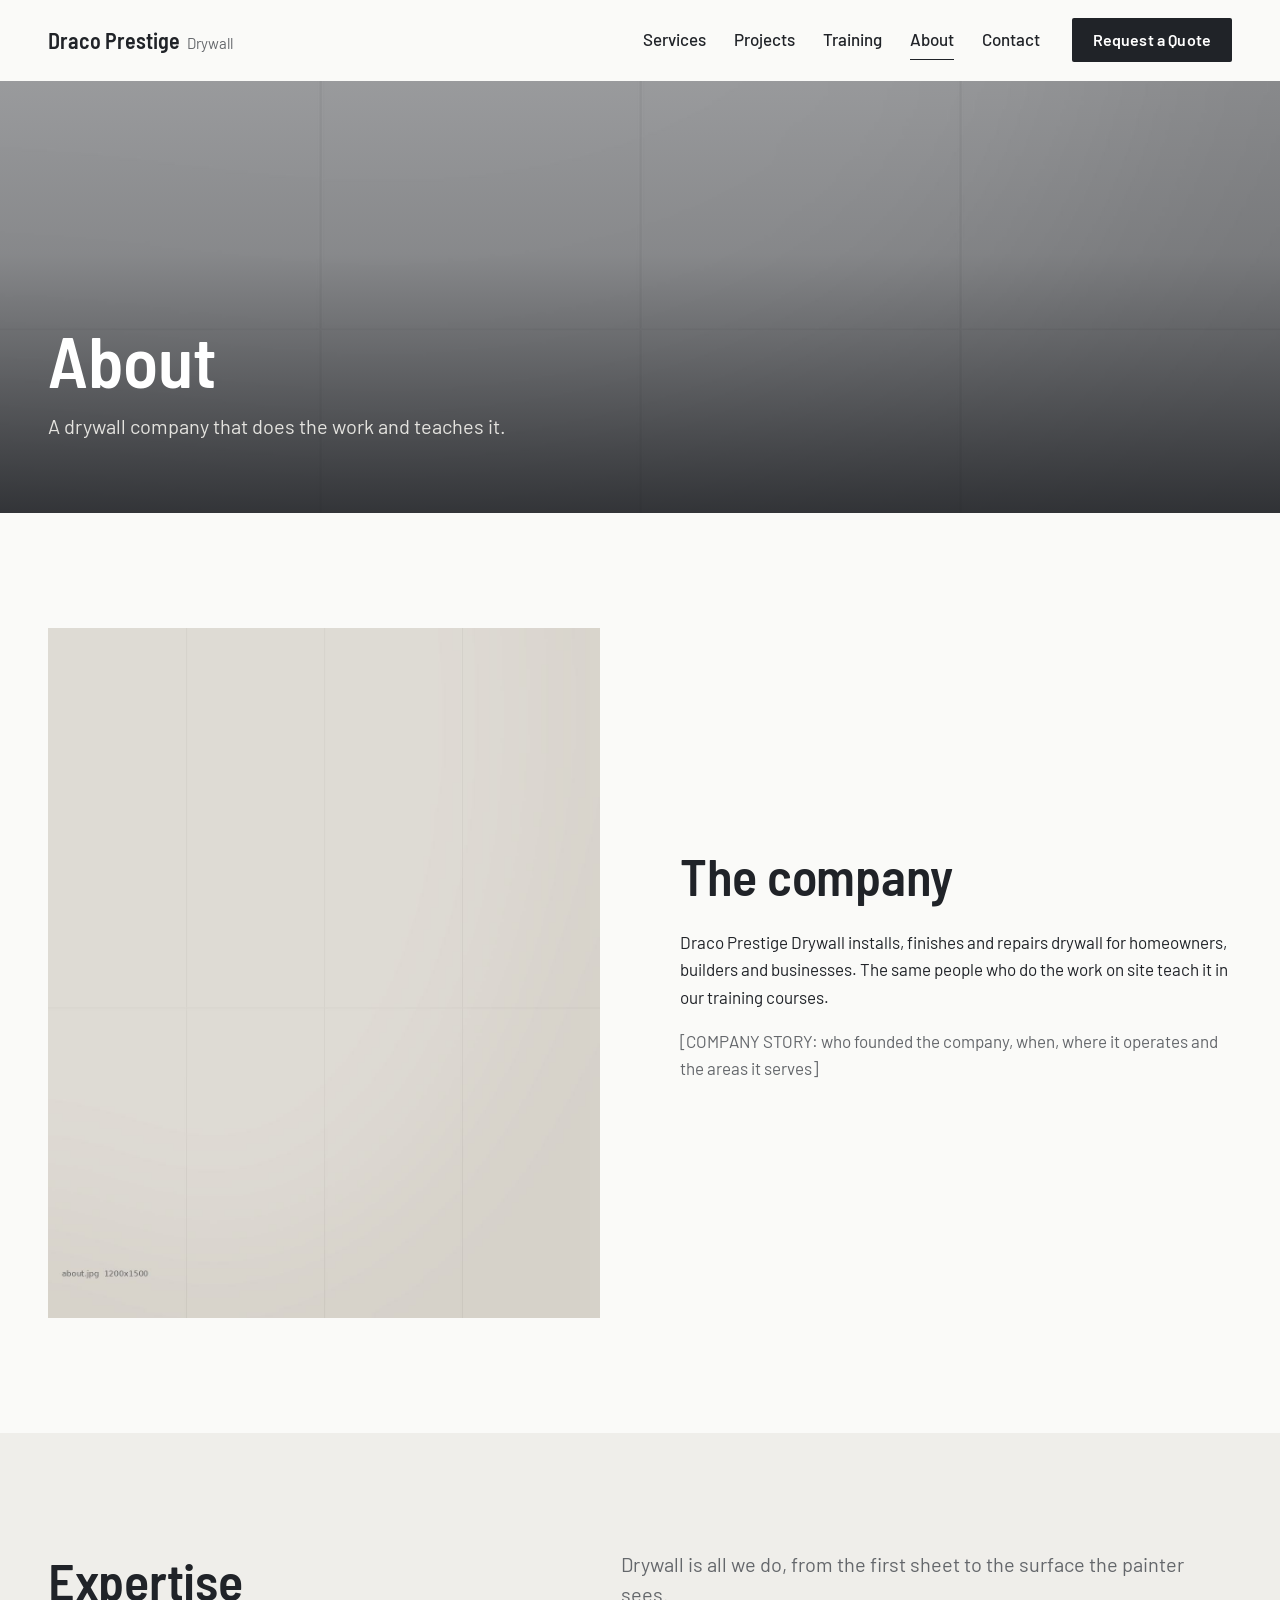
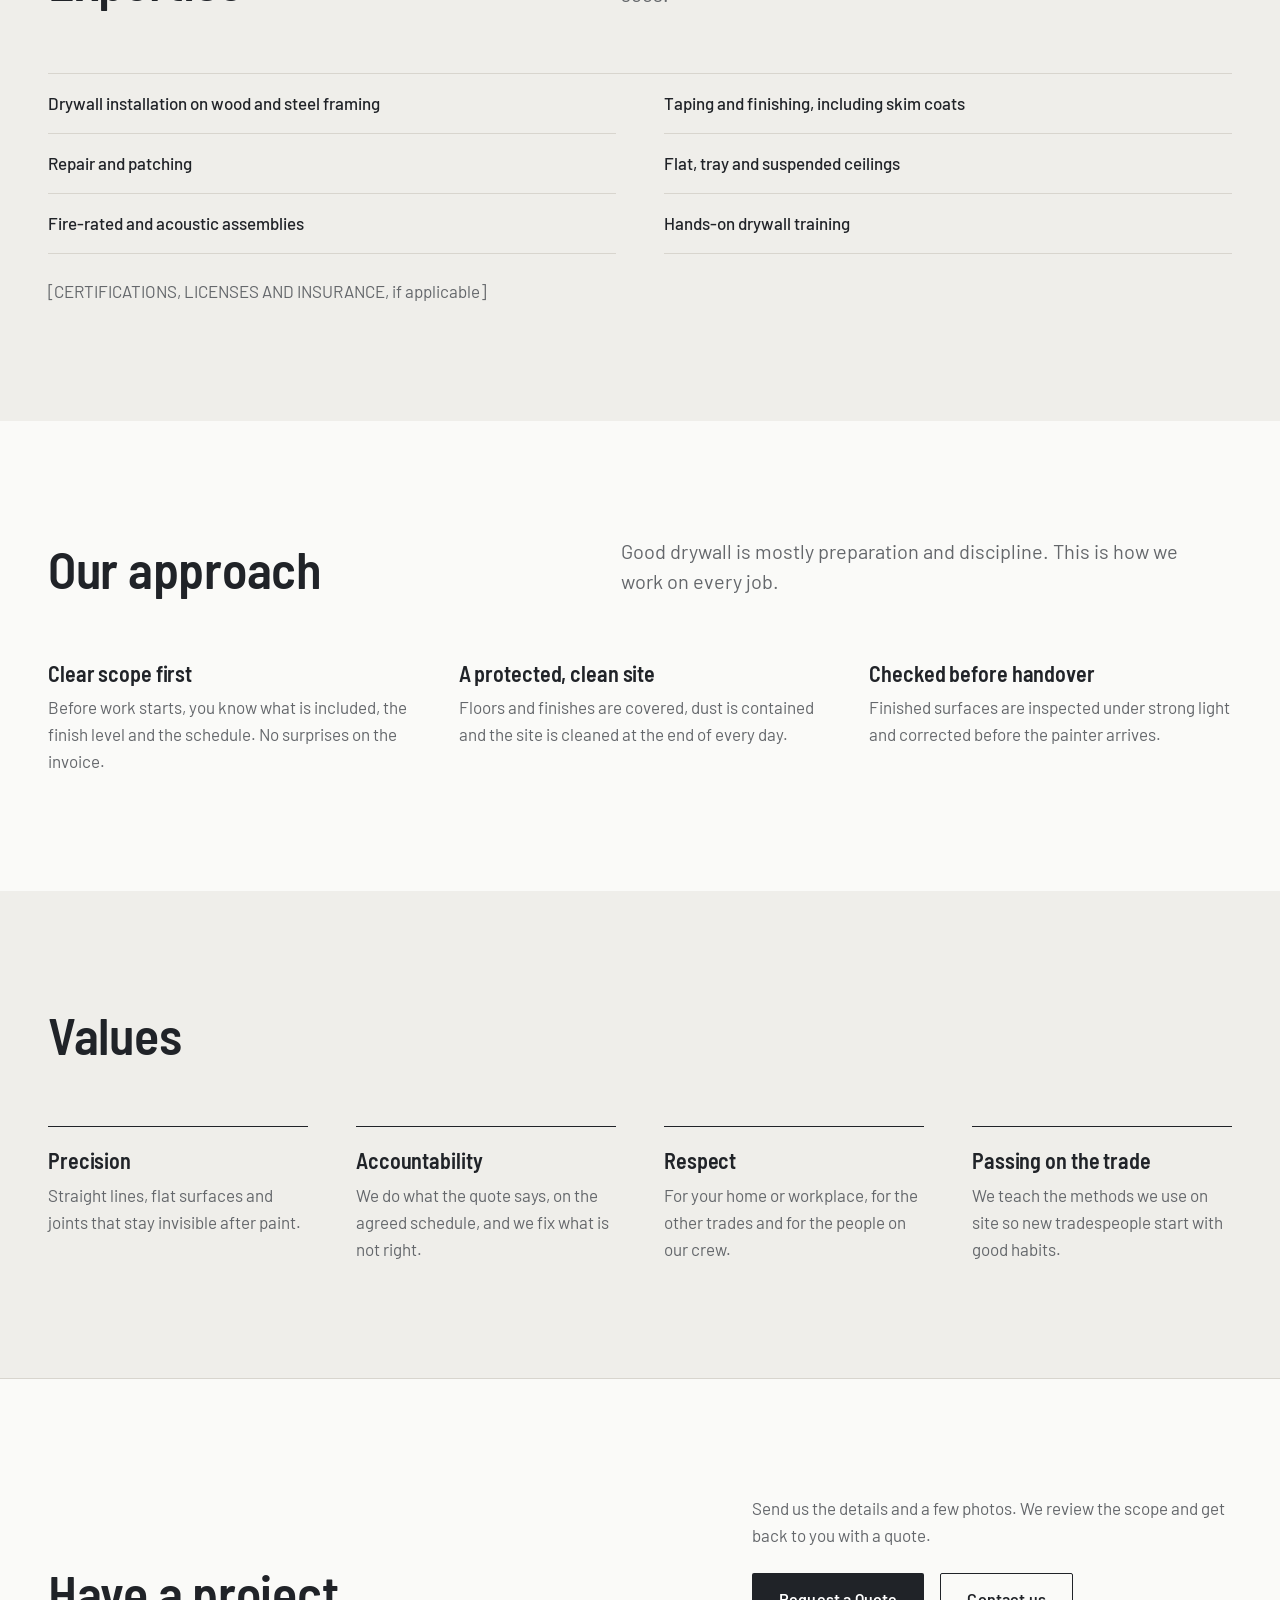
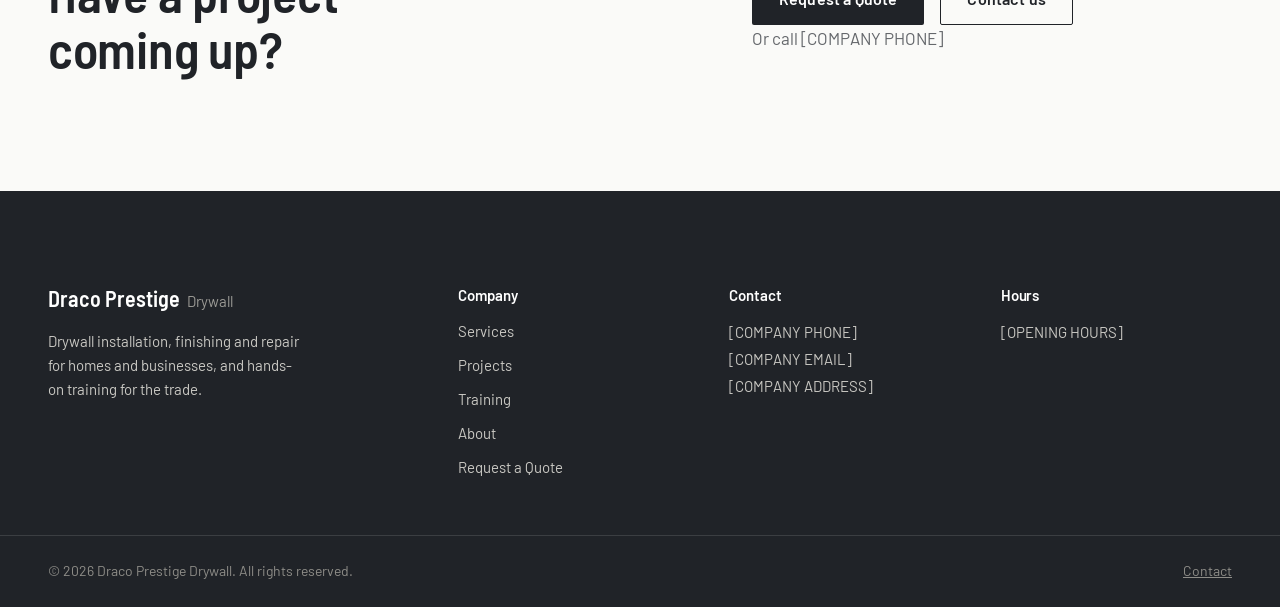
==== about.html @ 19254822 "Add files via upload" ====
<!DOCTYPE html>
<html lang="en">
<head>
  <meta charset="utf-8">
  <meta name="viewport" content="width=device-width, initial-scale=1">
  <title>About | Draco Prestige Drywall</title>
  <meta name="description" content="About Draco Prestige Drywall: our expertise, our approach and our values.">
  <link rel="icon" href="assets/favicon.svg" type="image/svg+xml">
  <link rel="preconnect" href="https://fonts.googleapis.com">
  <link rel="preconnect" href="https://fonts.gstatic.com" crossorigin>
  <link rel="stylesheet" href="https://fonts.googleapis.com/css2?family=Barlow:wght@400;500;600&family=Barlow+Semi+Condensed:wght@500;600&display=swap">
  <link rel="stylesheet" href="css/style.css">
  <link rel="stylesheet" href="css/responsive.css">
  <script>document.documentElement.classList.add('js');</script>
  <script src="js/main.js" defer></script>
</head>
<body>
  <a class="skip-link" href="#main">Skip to content</a>

  <header class="site-header" data-header>
    <div class="container header-inner">
      <a class="brand" href="index.html" aria-label="Draco Prestige Drywall, home">
        <span class="brand-name">Draco Prestige</span>
        <span class="brand-sub">Drywall</span>
      </a>

      <nav class="nav" id="site-nav" aria-label="Main">
        <ul class="nav-list">
          <li><a href="services.html">Services</a></li>
          <li><a href="projects.html">Projects</a></li>
          <li><a href="training.html">Training</a></li>
          <li><a href="about.html">About</a></li>
          <li><a href="contact.html">Contact</a></li>
        </ul>
        <a class="btn btn--primary nav-cta" href="quote.html">Request a Quote</a>
      </nav>

      <button type="button" class="nav-toggle" aria-expanded="false" aria-controls="site-nav" data-nav-toggle>
        <span class="nav-toggle-bar"></span>
        <span class="nav-toggle-bar"></span>
        <span class="visually-hidden">Open menu</span>
      </button>
    </div>
  </header>

  <main id="main">
    <section class="page-hero">
      <figure class="hero-media">
        <img src="images/page-about.jpg" alt="Drywall professional checking a finished wall" width="2400" height="1200" fetchpriority="high">
      </figure>
      <div class="container page-hero-content">
        <h1>About</h1>
        <p>A drywall company that does the work and teaches it.</p>
      </div>
    </section>

    <section class="section" aria-labelledby="company-title">
      <div class="container split">
        <figure class="media media--4x5"><img src="images/about.jpg" alt="[TEAM OR FOUNDER PHOTO]" width="1200" height="1500" loading="lazy"></figure>
        <div class="split-body">
          <h2 id="company-title">The company</h2>
          <p>Draco Prestige Drywall installs, finishes and repairs drywall for homeowners, builders and businesses. The same people who do the work on site teach it in our training courses.</p>
          <p class="text-muted">[COMPANY STORY: who founded the company, when, where it operates and the areas it serves]</p>
        </div>
      </div>
    </section>

    <section class="section section--alt" aria-labelledby="expertise-title">
      <div class="container">
        <div class="section-head">
          <h2 id="expertise-title">Expertise</h2>
          <p>Drywall is all we do, from the first sheet to the surface the painter sees.</p>
        </div>
        <ul class="expertise-list">
          <li>Drywall installation on wood and steel framing</li>
          <li>Taping and finishing, including skim coats</li>
          <li>Repair and patching</li>
          <li>Flat, tray and suspended ceilings</li>
          <li>Fire-rated and acoustic assemblies</li>
          <li>Hands-on drywall training</li>
        </ul>
        <p class="text-muted section-note">[CERTIFICATIONS, LICENSES AND INSURANCE, if applicable]</p>
      </div>
    </section>

    <section class="section" aria-labelledby="approach-title">
      <div class="container">
        <div class="section-head">
          <h2 id="approach-title">Our approach</h2>
          <p>Good drywall is mostly preparation and discipline. This is how we work on every job.</p>
        </div>
        <div class="approach">
          <div>
            <h3>Clear scope first</h3>
            <p>Before work starts, you know what is included, the finish level and the schedule. No surprises on the invoice.</p>
          </div>
          <div>
            <h3>A protected, clean site</h3>
            <p>Floors and finishes are covered, dust is contained and the site is cleaned at the end of every day.</p>
          </div>
          <div>
            <h3>Checked before handover</h3>
            <p>Finished surfaces are inspected under strong light and corrected before the painter arrives.</p>
          </div>
        </div>
      </div>
    </section>

    <section class="section section--alt" aria-labelledby="values-title">
      <div class="container">
        <div class="section-head">
          <h2 id="values-title">Values</h2>
        </div>
        <ul class="values">
          <li class="value"><h3>Precision</h3><p>Straight lines, flat surfaces and joints that stay invisible after paint.</p></li>
          <li class="value"><h3>Accountability</h3><p>We do what the quote says, on the agreed schedule, and we fix what is not right.</p></li>
          <li class="value"><h3>Respect</h3><p>For your home or workplace, for the other trades and for the people on our crew.</p></li>
          <li class="value"><h3>Passing on the trade</h3><p>We teach the methods we use on site so new tradespeople start with good habits.</p></li>
        </ul>
      </div>
    </section>

    <section class="section cta" aria-labelledby="cta-title">
      <div class="container cta-inner">
        <div>
          <h2 id="cta-title">Have a project coming up?</h2>
        </div>
        <div>
          <p>Send us the details and a few photos. We review the scope and get back to you with a quote.</p>
          <div class="btn-row">
            <a class="btn btn--primary" href="quote.html">Request a Quote</a>
            <a class="btn btn--outline" href="contact.html">Contact us</a>
          </div>
          <p class="cta-phone">Or call [COMPANY PHONE]</p>
        </div>
      </div>
    </section>
  </main>

  <footer class="site-footer">
    <div class="container footer-grid">
      <div class="footer-brand">
        <a class="brand" href="index.html" aria-label="Draco Prestige Drywall, home">
          <span class="brand-name">Draco Prestige</span>
          <span class="brand-sub">Drywall</span>
        </a>
        <p>Drywall installation, finishing and repair for homes and businesses, and hands-on training for the trade.</p>
      </div>

      <nav aria-label="Footer">
        <h2 class="footer-title">Company</h2>
        <ul class="footer-links">
          <li><a href="services.html">Services</a></li>
          <li><a href="projects.html">Projects</a></li>
          <li><a href="training.html">Training</a></li>
          <li><a href="about.html">About</a></li>
          <li><a href="quote.html">Request a Quote</a></li>
        </ul>
      </nav>

      <div>
        <h2 class="footer-title">Contact</h2>
        <address>
          [COMPANY PHONE]<br>
          [COMPANY EMAIL]<br>
          [COMPANY ADDRESS]
        </address>
      </div>

      <div>
        <h2 class="footer-title">Hours</h2>
        <p class="footer-hours">[OPENING HOURS]</p>
      </div>
    </div>

    <div class="container footer-bottom">
      <p>&copy; <span data-year></span> Draco Prestige Drywall. All rights reserved.</p>
      <p><a href="contact.html">Contact</a></p>
    </div>
  </footer>
</body>
</html>
---- css/style.css ----
/* ==========================================================================
   Draco Prestige Drywall — style.css
   Tokens, base, layout and components. Breakpoints live in responsive.css.
   ========================================================================== */

/* ---------- Tokens ---------- */
:root {
  /* Palette drawn from the trade: board, joint compound, steel studs, chalk line */
  --c-paper: #FAFAF8;
  --c-gypsum: #EFEEEA;
  --c-mud: #D8D5CE;
  --c-line: #BDB9B0;
  --c-concrete: #64676B;
  --c-graphite: #202328;
  --c-graphite-2: #34383F;
  --c-chalk: #2E5A87;
  --c-amber: #8A5A12;
  --c-error: #A3342B;
  --c-success: #2F6B4A;

  --f-body: "Barlow", "Helvetica Neue", Arial, sans-serif;
  --f-display: "Barlow Semi Condensed", "Arial Narrow", Arial, sans-serif;

  --fs-small: 0.875rem;
  --fs-body: 1.0625rem;
  --fs-lead: 1.25rem;
  --fs-h3: 1.375rem;
  --fs-h2: clamp(2rem, 1.4rem + 2.4vw, 3.25rem);
  --fs-h1: clamp(2.5rem, 1.6rem + 4vw, 4.5rem);
  --fs-hero: clamp(3.25rem, 1.5rem + 8vw, 8.5rem);

  --container: 1240px;
  --gutter: clamp(20px, 4vw, 48px);
  --space-section: clamp(72px, 9vw, 136px);
  --radius: 2px;
  --header-h: 72px;
  --ease: cubic-bezier(0.22, 0.61, 0.36, 1);
}

/* ---------- Base ---------- */
*,
*::before,
*::after { box-sizing: border-box; }

html {
  -webkit-text-size-adjust: 100%;
  text-size-adjust: 100%;
  scroll-padding-top: calc(var(--header-h) + 24px);
}

body {
  margin: 0;
  font-family: var(--f-body);
  font-size: var(--fs-body);
  line-height: 1.6;
  color: var(--c-graphite);
  background: var(--c-paper);
  overflow-x: clip;
  -webkit-font-smoothing: antialiased;
}

img { display: block; max-width: 100%; height: auto; }

h1, h2, h3, h4 {
  margin: 0 0 0.5em;
  font-family: var(--f-display);
  font-weight: 600;
  line-height: 1.08;
  letter-spacing: -0.005em;
  text-wrap: balance;
}
h1 { font-size: var(--fs-h1); }
h2 { font-size: var(--fs-h2); }
h3 { font-size: var(--fs-h3); line-height: 1.2; }
h4 { font-family: var(--f-body); font-size: 1rem; line-height: 1.4; }

p { margin: 0 0 1em; }
a { color: inherit; }
ul, ol { margin: 0; padding: 0; }
button, input, select, textarea { font: inherit; color: inherit; }
address { font-style: normal; }
[hidden] { display: none !important; }

:focus-visible { outline: 2px solid var(--c-chalk); outline-offset: 3px; }
::selection { background: var(--c-graphite); color: #fff; }

.visually-hidden {
  position: absolute !important;
  width: 1px; height: 1px;
  padding: 0; margin: -1px;
  overflow: hidden;
  clip: rect(0 0 0 0);
  white-space: nowrap;
  border: 0;
}

.skip-link {
  position: absolute;
  top: -100px; left: 16px;
  z-index: 100;
  padding: 12px 16px;
  background: var(--c-graphite);
  color: #fff;
}
.skip-link:focus { top: 16px; }

/* ---------- Layout ---------- */
.container {
  width: 100%;
  max-width: calc(var(--container) + var(--gutter) * 2);
  margin-inline: auto;
  padding-inline: var(--gutter);
}

.section { padding-block: var(--space-section); }
.section--alt { background: var(--c-gypsum); }
.section--dark { background: var(--c-graphite); color: #E9E8E4; }
.section--dark h2,
.section--dark h3 { color: #fff; }
.section--tight-top { padding-top: clamp(48px, 6vw, 80px); }

.section-head {
  display: grid;
  gap: 12px 64px;
  margin-bottom: clamp(40px, 5vw, 72px);
}
.section-head h2 { margin: 0; }
.section-head p {
  margin: 0;
  max-width: 52ch;
  font-size: var(--fs-lead);
  line-height: 1.5;
  color: var(--c-concrete);
}
.section--dark .section-head p { color: #B9B8B3; }
.section-foot { margin-top: clamp(40px, 5vw, 64px); }

.section-note { margin: 24px 0 0; }
.text-muted { color: var(--c-concrete); }

.lead {
  max-width: 56ch;
  font-size: var(--fs-lead);
  line-height: 1.5;
  color: var(--c-concrete);
}

/* ---------- Media ---------- */
.media {
  display: block;
  position: relative;
  margin: 0;
  overflow: hidden;
  background: var(--c-mud);
}
.media img { width: 100%; height: 100%; object-fit: cover; }
.media--4x3 { aspect-ratio: 4 / 3; }
.media--3x2 { aspect-ratio: 3 / 2; }
.media--4x5 { aspect-ratio: 4 / 5; }

/* ---------- Buttons & links ---------- */
.btn {
  display: inline-flex;
  align-items: center;
  justify-content: center;
  min-height: 52px;
  padding: 0 26px;
  border: 1px solid transparent;
  border-radius: var(--radius);
  font-family: var(--f-body);
  font-size: 1rem;
  font-weight: 600;
  letter-spacing: 0.01em;
  text-align: center;
  text-decoration: none;
  cursor: pointer;
  transition: background-color 0.2s var(--ease), color 0.2s var(--ease), border-color 0.2s var(--ease);
}
.btn--primary { background: var(--c-graphite); color: #fff; }
.btn--primary:hover { background: var(--c-graphite-2); }
.btn--outline { background: transparent; border-color: var(--c-graphite); color: var(--c-graphite); }
.btn--outline:hover { background: var(--c-graphite); color: #fff; }
.btn--light { background: #fff; color: var(--c-graphite); }
.btn--light:hover { background: var(--c-gypsum); }
.btn--ghost-light { border-color: rgba(255, 255, 255, 0.7); color: #fff; }
.btn--ghost-light:hover { background: #fff; border-color: #fff; color: var(--c-graphite); }
.btn--sm { min-height: 44px; padding: 0 18px; font-size: 0.9375rem; }
.btn[disabled],
.btn[aria-disabled="true"] { opacity: 0.45; cursor: not-allowed; pointer-events: none; }
.btn.is-loading { opacity: 0.7; pointer-events: none; }

.btn-row { display: flex; flex-wrap: wrap; align-items: center; gap: 12px 16px; }

.text-link {
  font-weight: 600;
  text-decoration: underline;
  text-decoration-thickness: 1px;
  text-underline-offset: 4px;
}
.text-link:hover { text-decoration-thickness: 2px; }

/* ---------- Header & navigation ---------- */
.site-header {
  position: sticky;
  top: 0;
  z-index: 50;
  background: var(--c-paper);
  border-bottom: 1px solid transparent;
  transition: border-color 0.2s var(--ease);
}
.site-header.is-scrolled { border-bottom-color: var(--c-mud); }

.header-inner {
  display: flex;
  align-items: center;
  justify-content: space-between;
  gap: 24px;
  height: var(--header-h);
}

.brand {
  display: inline-flex;
  align-items: baseline;
  gap: 7px;
  line-height: 1;
  text-decoration: none;
  white-space: nowrap;
}
.brand-name {
  font-family: var(--f-display);
  font-size: 1.375rem;
  font-weight: 600;
}
.brand-sub { font-size: 0.9375rem; color: var(--c-concrete); }

.nav { display: flex; align-items: center; gap: 32px; }
.nav-list { display: flex; gap: 28px; list-style: none; }
.nav-list a {
  position: relative;
  display: block;
  padding: 8px 0;
  font-weight: 500;
  text-decoration: none;
}
.nav-list a::after {
  content: "";
  position: absolute;
  left: 0; right: 0; bottom: 2px;
  height: 1px;
  background: currentColor;
  transform: scaleX(0);
  transform-origin: left;
  transition: transform 0.25s var(--ease);
}
.nav-list a:hover::after,
.nav-list a[aria-current="page"]::after { transform: scaleX(1); }
.nav-cta { min-height: 44px; padding: 0 20px; }
.nav-toggle { display: none; }

/* ---------- Hero (home) & page heroes ---------- */
.hero,
.page-hero {
  position: relative;
  isolation: isolate;
  display: flex;
  align-items: flex-end;
  overflow: hidden;
  color: #fff;
  background: var(--c-graphite);
}
.hero {
  min-height: clamp(560px, calc(100vh - var(--header-h)), 920px);
  min-height: clamp(560px, calc(100svh - var(--header-h)), 920px);
}
.page-hero { min-height: clamp(320px, 48vh, 520px); }

.hero-media { position: absolute; inset: 0; z-index: -2; margin: 0; }
.hero-media img { width: 100%; height: 100%; object-fit: cover; }

/* Darkens the lower part of the photo so white type stays legible */
.hero::before,
.page-hero::before {
  content: "";
  position: absolute;
  inset: 0;
  z-index: -1;
  background: linear-gradient(180deg, rgba(24, 26, 30, 0.1) 0%, rgba(24, 26, 30, 0.22) 40%, rgba(24, 26, 30, 0.8) 100%);
}

.hero-content { padding-block: clamp(48px, 8vw, 104px); }
.hero-title {
  margin: 0 0 24px;
  font-size: var(--fs-hero);
  line-height: 0.92;
  letter-spacing: -0.015em;
  color: #fff;
}
.hero-sub {
  max-width: 32ch;
  margin: 0 0 36px;
  font-size: clamp(1.125rem, 1rem + 0.6vw, 1.5rem);
  line-height: 1.35;
  color: #ECEBE7;
}

.page-hero-content { padding-block: clamp(40px, 6vw, 72px); }
.page-hero h1 { margin: 0 0 12px; color: #fff; }
.page-hero p {
  max-width: 52ch;
  margin: 0;
  font-size: var(--fs-lead);
  line-height: 1.5;
  color: #E4E3DF;
}

/* Plain page header for form pages */
.page-head {
  padding-block: clamp(56px, 8vw, 104px) clamp(32px, 4vw, 48px);
  border-bottom: 1px solid var(--c-mud);
}
.page-head h1 { margin: 0 0 12px; }
.page-head .lead { margin: 0; }

/* Single page-load sequence on the home hero */
@media (prefers-reduced-motion: no-preference) {
  .js .hero[data-hero] .hero-media img {
    transform: scale(1.05);
    transition: transform 1.8s var(--ease);
  }
  .js .hero[data-hero] .hero-content > * {
    opacity: 0;
    transform: translateY(16px);
    transition: opacity 0.8s var(--ease), transform 0.8s var(--ease);
  }
  .js .hero.is-loaded .hero-media img,
  .js .hero.is-loaded .hero-content > * { opacity: 1; transform: none; }
  .js .hero.is-loaded .hero-content > :nth-child(2) { transition-delay: 0.12s; }
  .js .hero.is-loaded .hero-content > :nth-child(3) { transition-delay: 0.24s; }
}

/* ---------- Intro ---------- */
.intro-grid { display: grid; gap: 32px 80px; }
.intro-title {
  max-width: 20ch;
  margin: 0;
  font-size: clamp(1.75rem, 1.2rem + 2vw, 2.75rem);
  line-height: 1.12;
}
.intro-body { max-width: 58ch; font-size: 1.125rem; }

/* ---------- Services ---------- */
.service-grid { display: grid; gap: 48px 32px; list-style: none; }
.service-item a { display: block; text-decoration: none; }
.service-item .media { margin-bottom: 20px; }
.service-item h3 { margin: 0 0 8px; }
.service-item p { max-width: 40ch; margin: 0; color: var(--c-concrete); }
.service-item a:hover h3 {
  text-decoration: underline;
  text-decoration-thickness: 1px;
  text-underline-offset: 5px;
}

.service-list { display: grid; gap: clamp(64px, 8vw, 120px); }
.service-row { display: grid; gap: 28px 72px; align-items: center; }
.service-row-body h2 { font-size: clamp(1.75rem, 1.3rem + 1.6vw, 2.5rem); }
.service-row-body > p { max-width: 52ch; color: var(--c-concrete); }

.dash-list { display: grid; gap: 10px; list-style: none; }
.dash-list li { position: relative; padding-left: 22px; }
.dash-list li::before {
  content: "";
  position: absolute;
  top: 0.8em; left: 0;
  width: 10px; height: 1px;
  background: var(--c-graphite);
}
.service-row .dash-list { margin-top: 24px; padding-top: 24px; border-top: 1px solid var(--c-mud); }

/* ---------- Steps (real sequences only) ---------- */
.steps { display: grid; gap: 32px; list-style: none; counter-reset: step; }
.step { padding-top: 20px; border-top: 2px solid var(--c-graphite); counter-increment: step; }
.step::before {
  content: counter(step);
  display: block;
  margin-bottom: 12px;
  font-family: var(--f-display);
  font-size: 1.25rem;
  font-weight: 600;
}
.step h3 { margin: 0 0 6px; font-size: 1.25rem; }
.step p { margin: 0; color: var(--c-concrete); }
.section--dark .step { border-top-color: #fff; }
.section--dark .step p { color: #B9B8B3; }

/* ---------- Call to action ---------- */
.cta { border-top: 1px solid var(--c-mud); }
.cta-inner { display: grid; gap: 24px 64px; align-items: end; }
.cta h2 { max-width: 16ch; margin: 0; }
.cta p { max-width: 48ch; margin: 0 0 24px; color: var(--c-concrete); }
.cta-phone { margin: 20px 0 0; color: var(--c-concrete); }

/* ---------- Projects ---------- */
.filter-bar {
  display: flex;
  gap: 28px;
  margin-bottom: 40px;
  overflow-x: auto;
  scrollbar-width: none;
  box-shadow: inset 0 -1px 0 var(--c-mud);
}
.filter-bar::-webkit-scrollbar { display: none; }
.filter-btn {
  position: relative;
  flex: none;
  padding: 14px 0;
  background: none;
  border: 0;
  font-weight: 500;
  color: var(--c-concrete);
  white-space: nowrap;
  cursor: pointer;
}
.filter-btn:focus-visible { outline-offset: -2px; }
.filter-btn:hover,
.filter-btn[aria-pressed="true"] { color: var(--c-graphite); }
.filter-btn[aria-pressed="true"]::after {
  content: "";
  position: absolute;
  left: 0; right: 0; bottom: 0;
  height: 2px;
  background: var(--c-graphite);
}
.filter-count { margin-left: 5px; font-size: 0.8125rem; color: #8F9195; font-variant-numeric: tabular-nums; }

.project-grid { display: grid; gap: 40px 28px; list-style: none; }
.project-card[hidden] { display: none; }
.project-trigger {
  display: block;
  width: 100%;
  padding: 0;
  background: none;
  border: 0;
  color: inherit;
  text-align: left;
  cursor: pointer;
}
.project-media { margin-bottom: 16px; }
.project-media img { transition: transform 0.6s var(--ease); }
.project-trigger:hover .project-media img { transform: scale(1.025); }
.project-info { display: flex; flex-direction: column; gap: 2px; }
.project-cat,
.project-count { font-size: var(--fs-small); color: var(--c-concrete); }
.project-title { font-family: var(--f-display); font-size: 1.375rem; font-weight: 600; line-height: 1.2; }
.empty-state { padding: 48px 0; color: var(--c-concrete); }

/* ---------- Project modal (native <dialog>) ---------- */
html.modal-open { overflow: hidden; }

.modal {
  width: min(1200px, calc(100% - 48px));
  max-width: none;
  max-height: calc(100% - 48px);
  padding: 0;
  overflow: hidden;
  border: 0;
  border-radius: var(--radius);
  background: var(--c-paper);
  color: var(--c-graphite);
}
.modal::backdrop { background: rgba(22, 24, 27, 0.78); }
.modal[open] { animation: modal-in 0.25s var(--ease); }
@keyframes modal-in {
  from { opacity: 0; transform: translateY(12px); }
  to { opacity: 1; transform: none; }
}

.modal-inner {
  position: relative;
  display: grid;
  max-height: calc(100vh - 48px);
  max-height: calc(100dvh - 48px);
  overflow-y: auto;
  overscroll-behavior: contain;
}
.modal-gallery { display: flex; flex-direction: column; min-width: 0; background: var(--c-graphite); }
.modal-stage { position: relative; aspect-ratio: 4 / 3; background: #17191C; touch-action: pan-y; }
.modal-image { width: 100%; height: 100%; object-fit: contain; }

.modal-nav,
.modal-close {
  display: grid;
  place-items: center;
  width: 44px; height: 44px;
  padding: 0;
  border: 0;
  border-radius: var(--radius);
  background: rgba(250, 250, 248, 0.94);
  color: var(--c-graphite);
  cursor: pointer;
}
.modal-nav { position: absolute; top: 50%; transform: translateY(-50%); }
.modal-nav--prev { left: 12px; }
.modal-nav--next { right: 12px; }
.modal-nav[hidden] { display: none; }
.modal-nav svg,
.modal-close svg { width: 20px; height: 20px; }
.modal-close { position: absolute; top: 12px; right: 12px; z-index: 2; }

.modal-counter {
  position: absolute;
  left: 12px; bottom: 12px;
  margin: 0;
  padding: 4px 10px;
  background: rgba(22, 24, 27, 0.72);
  color: #fff;
  font-size: 0.8125rem;
  font-variant-numeric: tabular-nums;
}

.modal-thumbs { display: flex; gap: 8px; padding: 12px; overflow-x: auto; list-style: none; }
.modal-thumb {
  flex: none;
  width: 88px;
  aspect-ratio: 4 / 3;
  padding: 0;
  border: 2px solid transparent;
  background: none;
  opacity: 0.6;
  cursor: pointer;
  transition: opacity 0.2s var(--ease);
}
.modal-thumb img { width: 100%; height: 100%; object-fit: cover; }
.modal-thumb:hover,
.modal-thumb[aria-current="true"] { opacity: 1; }
.modal-thumb[aria-current="true"] { border-color: #fff; }

.modal-body { padding: clamp(24px, 4vw, 48px); }
.modal-cat { margin: 0 0 8px; font-size: var(--fs-small); color: var(--c-concrete); }
.modal-title { margin: 0 0 16px; font-size: clamp(1.75rem, 1.3rem + 1.5vw, 2.5rem); }
.modal-desc { color: var(--c-concrete); }
.modal-body .facts { margin-bottom: 32px; }

/* ---------- Facts list (definition rows) ---------- */
.facts { display: grid; margin: 0; border-top: 1px solid var(--c-mud); }
.facts > div {
  display: grid;
  grid-template-columns: minmax(96px, 38%) 1fr;
  gap: 16px;
  padding: 12px 0;
  border-bottom: 1px solid var(--c-mud);
}
.facts dt { color: var(--c-concrete); }
.facts dd { margin: 0; font-weight: 500; overflow-wrap: anywhere; }
.facts dd ul { list-style: none; }

/* ---------- Training: home preview ---------- */
.training-preview-grid { display: grid; gap: 48px 80px; }
.training-preview-intro p { max-width: 44ch; margin-bottom: 32px; color: #B9B8B3; font-size: 1.125rem; }
.preview-list { list-style: none; border-top: 1px solid rgba(255, 255, 255, 0.18); }
.preview-item {
  display: grid;
  gap: 8px 32px;
  padding: 24px 0;
  border-bottom: 1px solid rgba(255, 255, 255, 0.18);
}
.preview-item h3 { margin: 0 0 4px; font-size: 1.5rem; }
.preview-item h3 a { text-decoration: none; }
.preview-item h3 a:hover { text-decoration: underline; text-underline-offset: 5px; text-decoration-thickness: 1px; }
.preview-meta { margin: 0; color: #B9B8B3; }
.preview-side { display: flex; flex-wrap: wrap; align-items: center; gap: 12px 24px; }
.preview-price { font-family: var(--f-display); font-size: 1.5rem; font-weight: 600; color: #fff; }

/* ---------- Training: catalogue ---------- */
.course-list { display: grid; gap: clamp(72px, 8vw, 112px); }
.course { display: grid; gap: 32px 72px; padding-top: 40px; border-top: 2px solid var(--c-graphite); }
.course-meta { margin: 0 0 10px; color: var(--c-concrete); }
.course-title { margin: 0 0 16px; font-size: clamp(1.875rem, 1.3rem + 2vw, 2.75rem); }
.course-desc { max-width: 58ch; font-size: 1.125rem; }
.course-note { max-width: 58ch; font-size: 0.9375rem; color: var(--c-concrete); }
.course h4 { margin: 32px 0 14px; }
.curriculum { gap: 10px 32px; }

.price { margin: 0 0 4px; font-family: var(--f-display); font-size: 2.25rem; font-weight: 600; line-height: 1; }
.price-note { margin: 0 0 24px; font-size: var(--fs-small); color: var(--c-concrete); }

.course-sessions { grid-column: 1 / -1; }
.course-sessions h4 { margin-top: 0; }
.sessions { list-style: none; border-top: 1px solid var(--c-mud); }
.sessions-head { display: none; }
.session {
  display: grid;
  gap: 4px 24px;
  align-items: center;
  padding: 18px 0;
  border-bottom: 1px solid var(--c-mud);
}
.session-date { font-weight: 600; }
.session-cell { color: var(--c-concrete); }
.session .btn { justify-self: start; margin-top: 10px; }

.seats { font-size: 0.9375rem; font-weight: 500; font-variant-numeric: tabular-nums; }
.seats--low { color: var(--c-amber); }
.seats--full { color: var(--c-error); }
.seats-bar { display: block; width: 100%; max-width: 140px; height: 3px; margin-top: 6px; background: var(--c-mud); }
.seats-bar > span { display: block; height: 100%; background: var(--c-graphite); }

/* ---------- Forms ---------- */
.form-layout { display: grid; gap: 48px 80px; align-items: start; }
.form { display: grid; gap: 40px; min-width: 0; }
.form-section { min-width: 0; margin: 0; padding: 0; border: 0; }
.form-section > legend {
  margin-bottom: 20px;
  padding: 0;
  font-family: var(--f-display);
  font-size: 1.5rem;
  font-weight: 600;
}
.form-grid { display: grid; gap: 20px; }

.field { display: flex; flex-direction: column; gap: 8px; min-width: 0; margin: 0; padding: 0; border: 0; }
.field > label:not(.dropzone),
.field > legend,
.field-label { padding: 0; font-size: 0.9375rem; font-weight: 600; }
.field > legend { margin-bottom: 8px; }
.optional { font-weight: 400; color: var(--c-concrete); }
.field-hint { margin: 0; font-size: var(--fs-small); color: var(--c-concrete); }
.field-error { margin: 0; font-size: var(--fs-small); font-weight: 500; color: var(--c-error); }
.field-error:empty { display: none; }

.input {
  width: 100%;
  min-height: 52px;
  padding: 12px 14px;
  background: #fff;
  border: 1px solid var(--c-line);
  border-radius: var(--radius);
  font-size: 1rem; /* 16px avoids iOS zoom on focus */
  line-height: 1.4;
  transition: border-color 0.15s var(--ease);
}
.input:hover { border-color: #8F8C85; }
.input:focus { outline: 2px solid var(--c-chalk); outline-offset: 0; border-color: var(--c-chalk); }
textarea.input { min-height: 160px; resize: vertical; }
select.input {
  appearance: none;
  padding-right: 44px;
  background-image: url("data:image/svg+xml,%3Csvg xmlns='http://www.w3.org/2000/svg' width='12' height='8' viewBox='0 0 12 8'%3E%3Cpath d='M1 1.5l5 5 5-5' fill='none' stroke='%23202328' stroke-width='1.5'/%3E%3C/svg%3E");
  background-repeat: no-repeat;
  background-position: right 16px center;
}
select.input:disabled { background-color: var(--c-gypsum); color: var(--c-concrete); cursor: not-allowed; }
.field.has-error .input,
.field.has-error .choice,
.field.has-error .dropzone { border-color: var(--c-error); }

.choice-group { display: grid; gap: 10px; }
.choice {
  display: flex;
  align-items: center;
  gap: 12px;
  min-height: 52px;
  padding: 12px 16px;
  background: #fff;
  border: 1px solid var(--c-line);
  border-radius: var(--radius);
  font-weight: 500;
  cursor: pointer;
}
.choice input { flex: none; width: 18px; height: 18px; margin: 0; accent-color: var(--c-graphite); }
.choice:has(input:checked) { border-color: var(--c-graphite); box-shadow: inset 0 0 0 1px var(--c-graphite); }
.choice:has(input:focus-visible) { outline: 2px solid var(--c-chalk); outline-offset: 2px; }
.choice input:focus-visible { outline: none; }

.dropzone {
  display: flex;
  flex-direction: column;
  align-items: center;
  justify-content: center;
  gap: 4px;
  min-height: 150px;
  padding: 24px;
  background: #fff;
  border: 1px dashed #A9A59C;
  border-radius: var(--radius);
  text-align: center;
  cursor: pointer;
  transition: border-color 0.15s var(--ease), background-color 0.15s var(--ease);
}
.dropzone:hover,
.dropzone.is-dragover { border-color: var(--c-graphite); background: var(--c-gypsum); }
.dropzone:has(input:focus-visible) { outline: 2px solid var(--c-chalk); outline-offset: 2px; }
.dropzone-title { font-weight: 600; }
.dropzone-hint { font-size: var(--fs-small); color: var(--c-concrete); }

.file-previews { display: grid; grid-template-columns: repeat(auto-fill, minmax(104px, 1fr)); gap: 12px; list-style: none; }
.file-previews:empty { display: none; }
.file-preview { display: flex; flex-direction: column; gap: 6px; min-width: 0; font-size: 0.8125rem; }
.file-thumb {
  position: relative;
  display: grid;
  place-items: center;
  aspect-ratio: 1;
  padding: 8px;
  overflow: hidden;
  background: var(--c-mud);
  color: var(--c-concrete);
  text-align: center;
  word-break: break-all;
}
.file-thumb img { position: absolute; inset: 0; width: 100%; height: 100%; object-fit: cover; }
.file-name { overflow: hidden; text-overflow: ellipsis; white-space: nowrap; }
.file-remove {
  align-self: start;
  padding: 0;
  background: none;
  border: 0;
  font-size: 0.8125rem;
  font-weight: 600;
  text-decoration: underline;
  text-underline-offset: 3px;
  cursor: pointer;
}

.form-actions { display: flex; flex-wrap: wrap; align-items: center; gap: 16px 24px; }
.form-note { max-width: 52ch; margin: 0; font-size: var(--fs-small); color: var(--c-concrete); }

.form-alert {
  margin: 0;
  padding: 16px 18px;
  border-left: 3px solid var(--c-error);
  background: #F6E9E7;
  color: #5E1D17;
}
.form-alert--info { border-left-color: var(--c-chalk); background: #E8EDF3; color: #1D3550; }
.form-alert[hidden] { display: none; }

.form-success { max-width: 640px; padding-top: 8px; }
.form-success h2 { font-size: clamp(1.75rem, 1.3rem + 1.6vw, 2.5rem); }
.form-success p { color: var(--c-concrete); }
.form-success .form-alert { margin: 24px 0; }

/* ---------- Side panels ---------- */
.aside-panel { padding: 28px; background: var(--c-gypsum); border-top: 2px solid var(--c-graphite); }
.aside-panel h2 { margin: 0 0 16px; font-size: 1.5rem; }
.aside-panel > p { color: var(--c-concrete); }
.aside-panel .steps { gap: 20px; }
.aside-panel .step { padding-top: 14px; border-top-width: 1px; }
.aside-panel .step::before { margin-bottom: 6px; font-size: 1rem; }
.aside-panel .step h3 { font-size: 1.0625rem; }
.aside-panel .step p { font-size: 0.9375rem; }
.aside-panel .facts { margin-bottom: 16px; }
.aside-contact { margin-top: 24px; padding-top: 20px; border-top: 1px solid var(--c-line); font-size: 0.9375rem; }
.aside-contact p { margin: 0; }

/* ---------- Registration confirmation ---------- */
.confirmation { max-width: 780px; }
.confirmation h2 { font-size: clamp(1.75rem, 1.3rem + 1.6vw, 2.5rem); }
.summary-block { margin-top: 40px; }
.summary-block h3 { margin: 0 0 12px; font-size: 1.25rem; }
.payment-box { margin-top: 40px; padding: 24px; background: #fff; border: 1px solid var(--c-line); }
.payment-box h3 { margin: 0 0 8px; font-size: 1.25rem; }
.payment-box p { margin: 0 0 16px; color: var(--c-concrete); }
.payment-box p:last-child { margin-bottom: 0; }
.confirmation .btn-row { margin-top: 32px; }

/* ---------- About ---------- */
.split { display: grid; gap: 40px 80px; align-items: center; }
.split-body > p { max-width: 58ch; }
.expertise-list { display: grid; gap: 0 48px; list-style: none; border-top: 1px solid var(--c-mud); }
.expertise-list li { padding: 16px 0; border-bottom: 1px solid var(--c-mud); font-weight: 500; }
.values { display: grid; gap: 40px 48px; list-style: none; }
.value { padding-top: 20px; border-top: 1px solid var(--c-graphite); }
.value h3 { margin: 0 0 8px; }
.value p { margin: 0; color: var(--c-concrete); }
.approach { display: grid; gap: 32px 48px; }
.approach h3 { margin: 0 0 8px; }
.approach p { margin: 0; color: var(--c-concrete); }

/* ---------- Contact ---------- */
.contact-grid { display: grid; gap: 56px 80px; align-items: start; }
.contact-list { display: grid; gap: 28px; margin: 0; }
.contact-list dt { margin-bottom: 4px; font-size: var(--fs-small); color: var(--c-concrete); }
.contact-list dd { margin: 0; font-size: 1.25rem; font-weight: 500; overflow-wrap: anywhere; }

/* ---------- Footer ---------- */
.site-footer {
  padding-top: clamp(64px, 8vw, 96px);
  background: var(--c-graphite);
  color: #C9C8C3;
  font-size: 0.9375rem;
}
.site-footer .brand-name { color: #fff; }
.site-footer .brand-sub { color: #9C9B96; }
.footer-grid { display: grid; gap: 40px; padding-bottom: 56px; }
.footer-brand p { max-width: 32ch; margin: 16px 0 0; }
.footer-title { margin: 0 0 16px; font-family: var(--f-body); font-size: 0.9375rem; font-weight: 600; color: #fff; }
.footer-links { display: grid; gap: 10px; list-style: none; }
.footer-links a { text-decoration: none; }
.footer-links a:hover { text-decoration: underline; text-underline-offset: 4px; }
.site-footer address,
.site-footer .footer-hours { margin: 0; line-height: 1.8; }
.footer-bottom {
  display: flex;
  flex-wrap: wrap;
  justify-content: space-between;
  gap: 12px;
  padding-block: 24px;
  border-top: 1px solid rgba(255, 255, 255, 0.12);
  color: #8E8D88;
  font-size: var(--fs-small);
}
.footer-bottom p { margin: 0; }
---- css/responsive.css ----
/* ==========================================================================
   Draco Prestige Drywall — responsive.css
   Mobile-first breakpoints: 640 / 768 / 960 / 1024 / 1600
   ========================================================================== */

/* ---------- Mobile navigation (< 960px) ---------- */
@media (max-width: 959.98px) {
  .nav-toggle {
    display: inline-flex;
    flex-direction: column;
    justify-content: center;
    gap: 6px;
    width: 44px;
    height: 44px;
    margin-right: -10px;
    padding: 10px;
    background: none;
    border: 0;
    cursor: pointer;
  }
  .nav-toggle-bar {
    display: block;
    width: 24px;
    height: 2px;
    background: var(--c-graphite);
    transition: transform 0.25s var(--ease);
  }
  .nav-toggle[aria-expanded="true"] .nav-toggle-bar:nth-child(1) { transform: translateY(4px) rotate(45deg); }
  .nav-toggle[aria-expanded="true"] .nav-toggle-bar:nth-child(2) { transform: translateY(-4px) rotate(-45deg); }

  .nav {
    position: fixed;
    inset: var(--header-h) 0 0 0;
    flex-direction: column;
    align-items: stretch;
    justify-content: space-between;
    gap: 32px;
    padding: 24px var(--gutter) calc(32px + env(safe-area-inset-bottom, 0px));
    overflow-y: auto;
    background: var(--c-paper);
    border-top: 1px solid var(--c-mud);
    visibility: hidden;
    opacity: 0;
    transform: translateY(-8px);
    transition: opacity 0.25s var(--ease), transform 0.25s var(--ease), visibility 0s linear 0.25s;
  }
  .nav.is-open {
    visibility: visible;
    opacity: 1;
    transform: none;
    transition: opacity 0.25s var(--ease), transform 0.25s var(--ease), visibility 0s;
  }
  .nav-list { flex-direction: column; gap: 0; }
  .nav-list li { border-bottom: 1px solid var(--c-mud); }
  .nav-list a {
    padding: 16px 0;
    font-family: var(--f-display);
    font-size: 1.75rem;
    font-weight: 500;
  }
  .nav-list a::after { display: none; }
  .nav-list a[aria-current="page"] { color: var(--c-chalk); }
  .nav-cta { width: 100%; min-height: 52px; }

  body.nav-open { overflow: hidden; }
}

@media (max-width: 380px) {
  .brand-name { font-size: 1.25rem; }
  .brand-sub { display: none; }
}

/* Full-width buttons on small phones */
@media (max-width: 479.98px) {
  .hero-actions .btn,
  .cta .btn-row .btn,
  .form-actions .btn { width: 100%; }

  .modal { width: 100%; max-height: 100%; height: 100%; border-radius: 0; }
  .modal-inner { max-height: 100vh; max-height: 100dvh; }
}

/* ---------- ≥ 640px ---------- */
@media (min-width: 640px) {
  .service-grid,
  .project-grid { grid-template-columns: repeat(2, minmax(0, 1fr)); }

  .steps { grid-template-columns: repeat(2, minmax(0, 1fr)); }
  .aside-panel .steps { grid-template-columns: 1fr; }

  .form-grid { grid-template-columns: repeat(2, minmax(0, 1fr)); }
  .field--full { grid-column: 1 / -1; }
  .choice-group { grid-template-columns: repeat(3, minmax(0, 1fr)); }

  .curriculum,
  .expertise-list { grid-template-columns: repeat(2, minmax(0, 1fr)); }

  .values,
  .approach { grid-template-columns: repeat(2, minmax(0, 1fr)); }

  .preview-item { grid-template-columns: minmax(0, 1fr) auto; align-items: center; }
}

/* ---------- ≥ 768px ---------- */
@media (min-width: 768px) {
  .footer-grid { grid-template-columns: repeat(2, minmax(0, 1fr)); }

  .session {
    grid-template-columns: minmax(0, 1.5fr) minmax(0, 1.2fr) minmax(0, 1.4fr) minmax(0, 1fr) auto;
    padding: 16px 0;
  }
  .session .btn { margin-top: 0; justify-self: end; }
  .sessions-head {
    display: grid;
    grid-template-columns: minmax(0, 1.5fr) minmax(0, 1.2fr) minmax(0, 1.4fr) minmax(0, 1fr) auto;
    gap: 24px;
    padding: 12px 0;
    border-bottom: 1px solid var(--c-mud);
    font-size: var(--fs-small);
    color: var(--c-concrete);
  }
  /* Keeps the header row aligned with the action column of each session */
  .sessions-head span:last-child { min-width: 110px; }
  .session > :last-child { min-width: 110px; }
}

/* ---------- ≥ 960px ---------- */
@media (min-width: 960px) {
  :root { --header-h: 80px; }

  .section-head { grid-template-columns: minmax(0, 5fr) minmax(0, 6fr); align-items: end; }
  .intro-grid { grid-template-columns: minmax(0, 6fr) minmax(0, 5fr); }

  .service-row { grid-template-columns: minmax(0, 7fr) minmax(0, 5fr); }
  .service-row:nth-child(even) { grid-template-columns: minmax(0, 5fr) minmax(0, 7fr); }
  .service-row:nth-child(even) .media { order: 2; }

  .cta-inner { grid-template-columns: minmax(0, 1fr) auto; }

  .training-preview-grid { grid-template-columns: minmax(0, 4fr) minmax(0, 7fr); }

  .course { grid-template-columns: minmax(0, 8fr) minmax(260px, 4fr); }

  .form-layout { grid-template-columns: minmax(0, 7fr) minmax(280px, 4fr); }
  .aside-panel { position: sticky; top: calc(var(--header-h) + 24px); }

  .split { grid-template-columns: repeat(2, minmax(0, 1fr)); }
  .contact-grid { grid-template-columns: minmax(0, 4fr) minmax(0, 7fr); }

  .modal-inner {
    grid-template-columns: minmax(0, 1.6fr) minmax(320px, 1fr);
    overflow: hidden;
  }
  .modal-gallery { justify-content: center; }
  .modal-body { overflow-y: auto; }
}

/* ---------- ≥ 1024px ---------- */
@media (min-width: 1024px) {
  .service-grid,
  .project-grid { grid-template-columns: repeat(3, minmax(0, 1fr)); }
  .steps { grid-template-columns: repeat(4, minmax(0, 1fr)); }
  .values { grid-template-columns: repeat(4, minmax(0, 1fr)); }
  .approach { grid-template-columns: repeat(3, minmax(0, 1fr)); }
  .footer-grid { grid-template-columns: minmax(0, 1.6fr) repeat(3, minmax(0, 1fr)); }
}

/* ---------- Large screens ---------- */
@media (min-width: 1600px) {
  :root { --container: 1360px; }
}

/* ---------- Reduced motion ---------- */
@media (prefers-reduced-motion: reduce) {
  *,
  *::before,
  *::after {
    animation-duration: 0.01ms !important;
    transition-duration: 0.01ms !important;
  }
}

/* ---------- Print (registration summary) ---------- */
@media print {
  .site-header,
  .site-footer,
  .skip-link,
  .btn,
  .btn-row { display: none !important; }
  body { background: #fff; font-size: 11pt; }
  .page-head { padding: 0 0 16px; }
  .section { padding-block: 16px; }
  .payment-box { border-color: #999; }
}
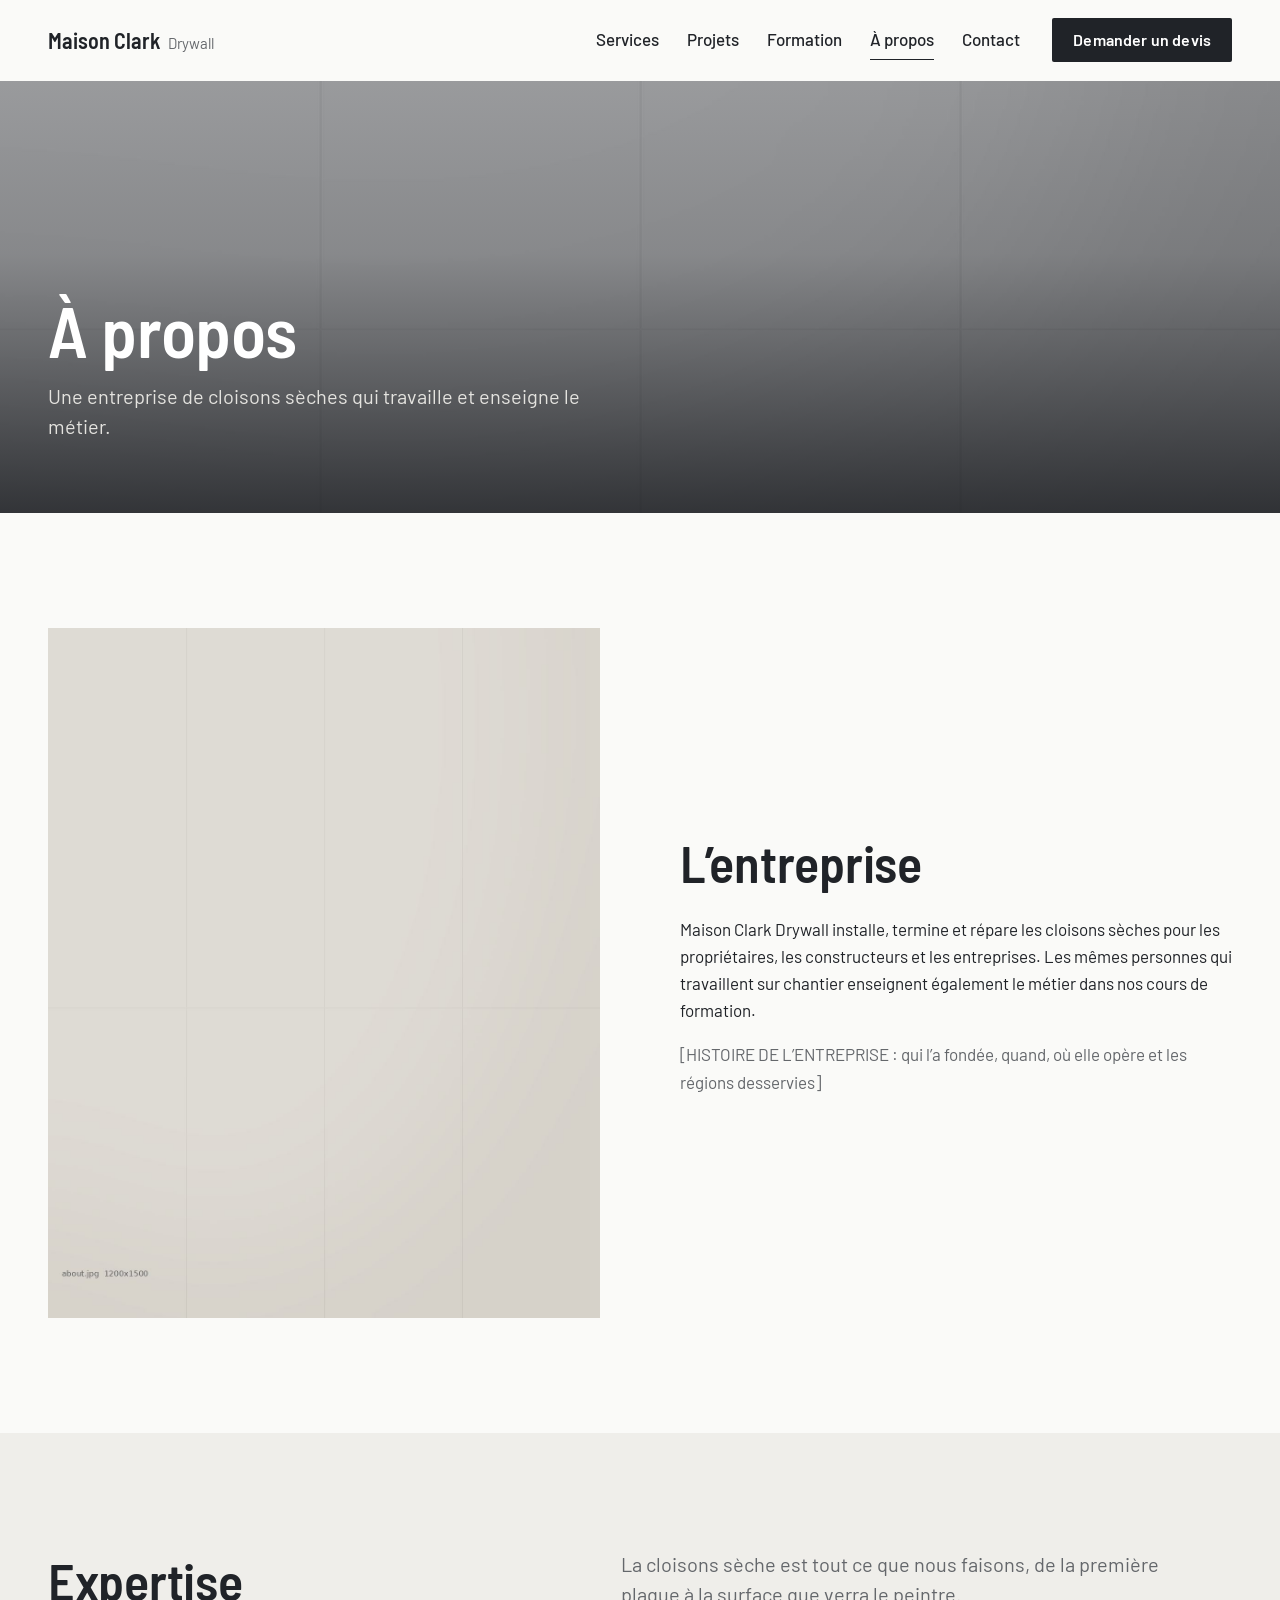
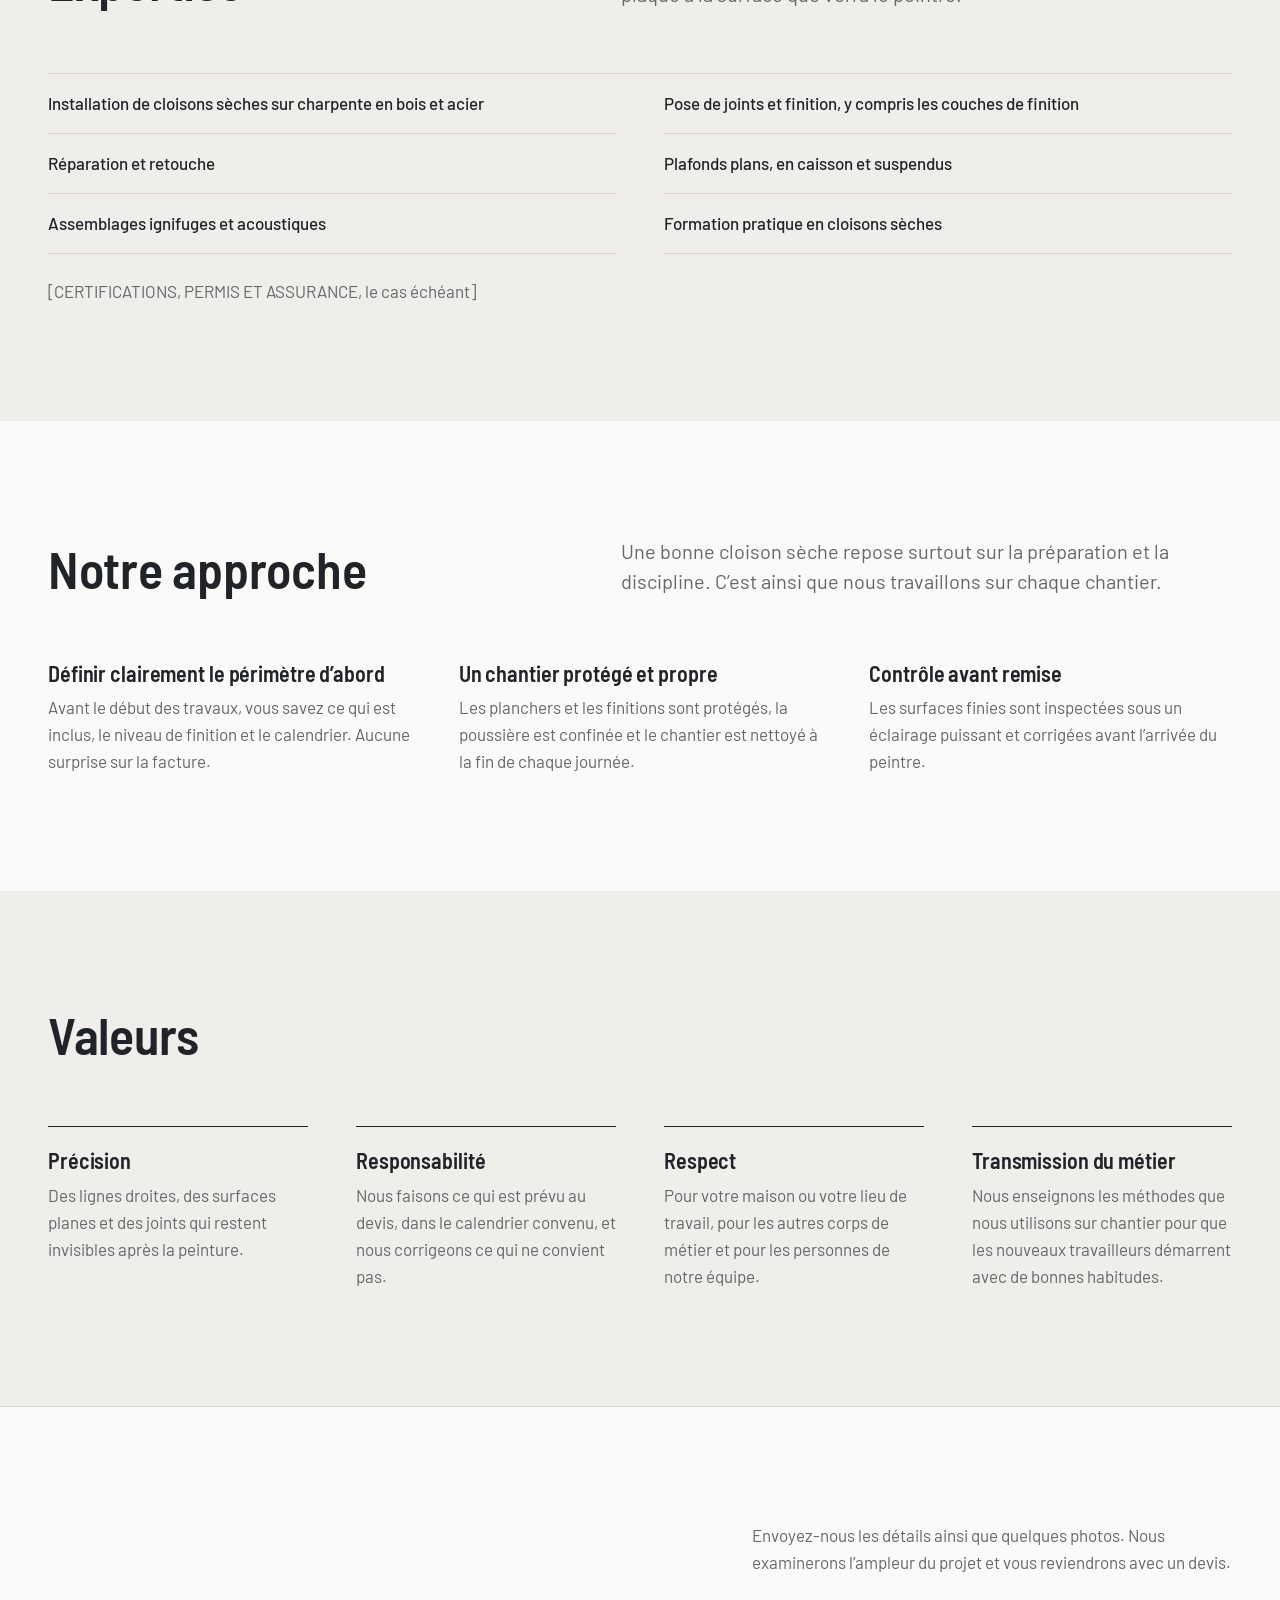
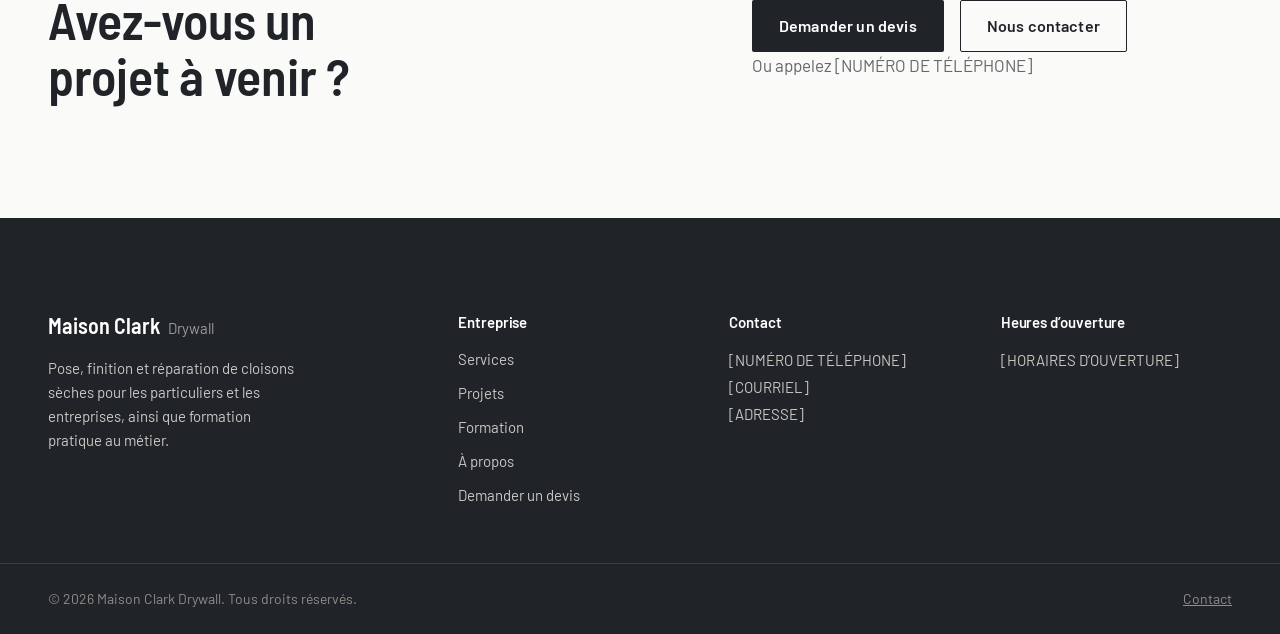
==== commit 345b6e4c: "update translate in french" ====
--- a/about.html
+++ b/about.html
@@ -1,10 +1,10 @@
 <!DOCTYPE html>
-<html lang="en">
+<html lang="fr">
 <head>
   <meta charset="utf-8">
   <meta name="viewport" content="width=device-width, initial-scale=1">
-  <title>About | Draco Prestige Drywall</title>
-  <meta name="description" content="About Draco Prestige Drywall: our expertise, our approach and our values.">
+  <title>À propos | Maison Clark Drywall</title>
+  <meta name="description" content="À propos de Maison Clark Drywall : notre expertise, notre approche et nos valeurs.">
   <link rel="icon" href="assets/favicon.svg" type="image/svg+xml">
   <link rel="preconnect" href="https://fonts.googleapis.com">
   <link rel="preconnect" href="https://fonts.gstatic.com" crossorigin>
@@ -15,30 +15,30 @@
   <script src="js/main.js" defer></script>
 </head>
 <body>
-  <a class="skip-link" href="#main">Skip to content</a>
+  <a class="skip-link" href="#main">Aller au contenu</a>
 
   <header class="site-header" data-header>
     <div class="container header-inner">
-      <a class="brand" href="index.html" aria-label="Draco Prestige Drywall, home">
-        <span class="brand-name">Draco Prestige</span>
+      <a class="brand" href="index.html" aria-label="Maison Clark Drywall, accueil">
+        <span class="brand-name">Maison Clark</span>
         <span class="brand-sub">Drywall</span>
       </a>
 
-      <nav class="nav" id="site-nav" aria-label="Main">
+      <nav class="nav" id="site-nav" aria-label="Navigation principale">
         <ul class="nav-list">
           <li><a href="services.html">Services</a></li>
-          <li><a href="projects.html">Projects</a></li>
-          <li><a href="training.html">Training</a></li>
-          <li><a href="about.html">About</a></li>
+          <li><a href="projects.html">Projets</a></li>
+          <li><a href="training.html">Formation</a></li>
+          <li><a href="about.html">À propos</a></li>
           <li><a href="contact.html">Contact</a></li>
         </ul>
-        <a class="btn btn--primary nav-cta" href="quote.html">Request a Quote</a>
+        <a class="btn btn--primary nav-cta" href="quote.html">Demander un devis</a>
       </nav>
 
       <button type="button" class="nav-toggle" aria-expanded="false" aria-controls="site-nav" data-nav-toggle>
         <span class="nav-toggle-bar"></span>
         <span class="nav-toggle-bar"></span>
-        <span class="visually-hidden">Open menu</span>
+        <span class="visually-hidden">Ouvrir le menu</span>
       </button>
     </div>
   </header>
@@ -46,21 +46,21 @@
   <main id="main">
     <section class="page-hero">
       <figure class="hero-media">
-        <img src="images/page-about.jpg" alt="Drywall professional checking a finished wall" width="2400" height="1200" fetchpriority="high">
+        <img src="images/page-about.jpg" alt="Professionnel de cloisons sèches vérifiant un mur fini" width="2400" height="1200" fetchpriority="high">
       </figure>
       <div class="container page-hero-content">
-        <h1>About</h1>
-        <p>A drywall company that does the work and teaches it.</p>
+        <h1>À propos</h1>
+        <p>Une entreprise de cloisons sèches qui travaille et enseigne le métier.</p>
       </div>
     </section>
 
     <section class="section" aria-labelledby="company-title">
       <div class="container split">
-        <figure class="media media--4x5"><img src="images/about.jpg" alt="[TEAM OR FOUNDER PHOTO]" width="1200" height="1500" loading="lazy"></figure>
+        <figure class="media media--4x5"><img src="images/about.jpg" alt="[PHOTO DE L’ÉQUIPE OU DU FONDATEUR]" width="1200" height="1500" loading="lazy"></figure>
         <div class="split-body">
-          <h2 id="company-title">The company</h2>
-          <p>Draco Prestige Drywall installs, finishes and repairs drywall for homeowners, builders and businesses. The same people who do the work on site teach it in our training courses.</p>
-          <p class="text-muted">[COMPANY STORY: who founded the company, when, where it operates and the areas it serves]</p>
+          <h2 id="company-title">L’entreprise</h2>
+          <p>Maison Clark Drywall installe, termine et répare les cloisons sèches pour les propriétaires, les constructeurs et les entreprises. Les mêmes personnes qui travaillent sur chantier enseignent également le métier dans nos cours de formation.</p>
+          <p class="text-muted">[HISTOIRE DE L’ENTREPRISE : qui l’a fondée, quand, où elle opère et les régions desservies]</p>
         </div>
       </div>
     </section>
@@ -69,38 +69,38 @@
       <div class="container">
         <div class="section-head">
           <h2 id="expertise-title">Expertise</h2>
-          <p>Drywall is all we do, from the first sheet to the surface the painter sees.</p>
+          <p>La cloisons sèche est tout ce que nous faisons, de la première plaque à la surface que verra le peintre.</p>
         </div>
         <ul class="expertise-list">
-          <li>Drywall installation on wood and steel framing</li>
-          <li>Taping and finishing, including skim coats</li>
-          <li>Repair and patching</li>
-          <li>Flat, tray and suspended ceilings</li>
-          <li>Fire-rated and acoustic assemblies</li>
-          <li>Hands-on drywall training</li>
+          <li>Installation de cloisons sèches sur charpente en bois et acier</li>
+          <li>Pose de joints et finition, y compris les couches de finition</li>
+          <li>Réparation et retouche</li>
+          <li>Plafonds plans, en caisson et suspendus</li>
+          <li>Assemblages ignifuges et acoustiques</li>
+          <li>Formation pratique en cloisons sèches</li>
         </ul>
-        <p class="text-muted section-note">[CERTIFICATIONS, LICENSES AND INSURANCE, if applicable]</p>
+        <p class="text-muted section-note">[CERTIFICATIONS, PERMIS ET ASSURANCE, le cas échéant]</p>
       </div>
     </section>
 
     <section class="section" aria-labelledby="approach-title">
       <div class="container">
         <div class="section-head">
-          <h2 id="approach-title">Our approach</h2>
-          <p>Good drywall is mostly preparation and discipline. This is how we work on every job.</p>
+          <h2 id="approach-title">Notre approche</h2>
+          <p>Une bonne cloison sèche repose surtout sur la préparation et la discipline. C’est ainsi que nous travaillons sur chaque chantier.</p>
         </div>
         <div class="approach">
           <div>
-            <h3>Clear scope first</h3>
-            <p>Before work starts, you know what is included, the finish level and the schedule. No surprises on the invoice.</p>
+            <h3>Définir clairement le périmètre d’abord</h3>
+            <p>Avant le début des travaux, vous savez ce qui est inclus, le niveau de finition et le calendrier. Aucune surprise sur la facture.</p>
           </div>
           <div>
-            <h3>A protected, clean site</h3>
-            <p>Floors and finishes are covered, dust is contained and the site is cleaned at the end of every day.</p>
+            <h3>Un chantier protégé et propre</h3>
+            <p>Les planchers et les finitions sont protégés, la poussière est confinée et le chantier est nettoyé à la fin de chaque journée.</p>
           </div>
           <div>
-            <h3>Checked before handover</h3>
-            <p>Finished surfaces are inspected under strong light and corrected before the painter arrives.</p>
+            <h3>Contrôle avant remise</h3>
+            <p>Les surfaces finies sont inspectées sous un éclairage puissant et corrigées avant l’arrivée du peintre.</p>
           </div>
         </div>
       </div>
@@ -109,13 +109,13 @@
     <section class="section section--alt" aria-labelledby="values-title">
       <div class="container">
         <div class="section-head">
-          <h2 id="values-title">Values</h2>
+          <h2 id="values-title">Valeurs</h2>
         </div>
         <ul class="values">
-          <li class="value"><h3>Precision</h3><p>Straight lines, flat surfaces and joints that stay invisible after paint.</p></li>
-          <li class="value"><h3>Accountability</h3><p>We do what the quote says, on the agreed schedule, and we fix what is not right.</p></li>
-          <li class="value"><h3>Respect</h3><p>For your home or workplace, for the other trades and for the people on our crew.</p></li>
-          <li class="value"><h3>Passing on the trade</h3><p>We teach the methods we use on site so new tradespeople start with good habits.</p></li>
+          <li class="value"><h3>Précision</h3><p>Des lignes droites, des surfaces planes et des joints qui restent invisibles après la peinture.</p></li>
+          <li class="value"><h3>Responsabilité</h3><p>Nous faisons ce qui est prévu au devis, dans le calendrier convenu, et nous corrigeons ce qui ne convient pas.</p></li>
+          <li class="value"><h3>Respect</h3><p>Pour votre maison ou votre lieu de travail, pour les autres corps de métier et pour les personnes de notre équipe.</p></li>
+          <li class="value"><h3>Transmission du métier</h3><p>Nous enseignons les méthodes que nous utilisons sur chantier pour que les nouveaux travailleurs démarrent avec de bonnes habitudes.</p></li>
         </ul>
       </div>
     </section>
@@ -123,15 +123,15 @@
     <section class="section cta" aria-labelledby="cta-title">
       <div class="container cta-inner">
         <div>
-          <h2 id="cta-title">Have a project coming up?</h2>
+          <h2 id="cta-title">Avez-vous un projet à venir ?</h2>
         </div>
         <div>
-          <p>Send us the details and a few photos. We review the scope and get back to you with a quote.</p>
+          <p>Envoyez-nous les détails ainsi que quelques photos. Nous examinerons l’ampleur du projet et vous reviendrons avec un devis.</p>
           <div class="btn-row">
-            <a class="btn btn--primary" href="quote.html">Request a Quote</a>
-            <a class="btn btn--outline" href="contact.html">Contact us</a>
+            <a class="btn btn--primary" href="quote.html">Demander un devis</a>
+            <a class="btn btn--outline" href="contact.html">Nous contacter</a>
           </div>
-          <p class="cta-phone">Or call [COMPANY PHONE]</p>
+          <p class="cta-phone">Ou appelez [NUMÉRO DE TÉLÉPHONE]</p>
         </div>
       </div>
     </section>
@@ -140,41 +140,41 @@
   <footer class="site-footer">
     <div class="container footer-grid">
       <div class="footer-brand">
-        <a class="brand" href="index.html" aria-label="Draco Prestige Drywall, home">
-          <span class="brand-name">Draco Prestige</span>
+        <a class="brand" href="index.html" aria-label="Maison Clark Drywall, accueil">
+          <span class="brand-name">Maison Clark</span>
           <span class="brand-sub">Drywall</span>
         </a>
-        <p>Drywall installation, finishing and repair for homes and businesses, and hands-on training for the trade.</p>
+        <p>Pose, finition et réparation de cloisons sèches pour les particuliers et les entreprises, ainsi que formation pratique au métier.</p>
       </div>
 
       <nav aria-label="Footer">
-        <h2 class="footer-title">Company</h2>
+        <h2 class="footer-title">Entreprise</h2>
         <ul class="footer-links">
           <li><a href="services.html">Services</a></li>
-          <li><a href="projects.html">Projects</a></li>
-          <li><a href="training.html">Training</a></li>
-          <li><a href="about.html">About</a></li>
-          <li><a href="quote.html">Request a Quote</a></li>
+          <li><a href="projects.html">Projets</a></li>
+          <li><a href="training.html">Formation</a></li>
+          <li><a href="about.html">À propos</a></li>
+          <li><a href="quote.html">Demander un devis</a></li>
         </ul>
       </nav>
 
       <div>
         <h2 class="footer-title">Contact</h2>
         <address>
-          [COMPANY PHONE]<br>
-          [COMPANY EMAIL]<br>
-          [COMPANY ADDRESS]
+          [NUMÉRO DE TÉLÉPHONE]<br>
+          [COURRIEL]<br>
+          [ADRESSE]
         </address>
       </div>
 
       <div>
-        <h2 class="footer-title">Hours</h2>
-        <p class="footer-hours">[OPENING HOURS]</p>
+        <h2 class="footer-title">Heures d’ouverture</h2>
+        <p class="footer-hours">[HORAIRES D’OUVERTURE]</p>
       </div>
     </div>
 
     <div class="container footer-bottom">
-      <p>&copy; <span data-year></span> Draco Prestige Drywall. All rights reserved.</p>
+      <p>&copy; <span data-year></span> Maison Clark Drywall. Tous droits réservés.</p>
       <p><a href="contact.html">Contact</a></p>
     </div>
   </footer>
--- a/css/style.css
+++ b/css/style.css
@@ -1,5 +1,5 @@
 /* ==========================================================================
-   Draco Prestige Drywall — style.css
+   Maison Clark Drywall — style.css
    Tokens, base, layout and components. Breakpoints live in responsive.css.
    ========================================================================== */
 
--- a/css/responsive.css
+++ b/css/responsive.css
@@ -1,5 +1,5 @@
 /* ==========================================================================
-   Draco Prestige Drywall — responsive.css
+   Maison Clark Drywall — responsive.css
    Mobile-first breakpoints: 640 / 768 / 960 / 1024 / 1600
    ========================================================================== */
 
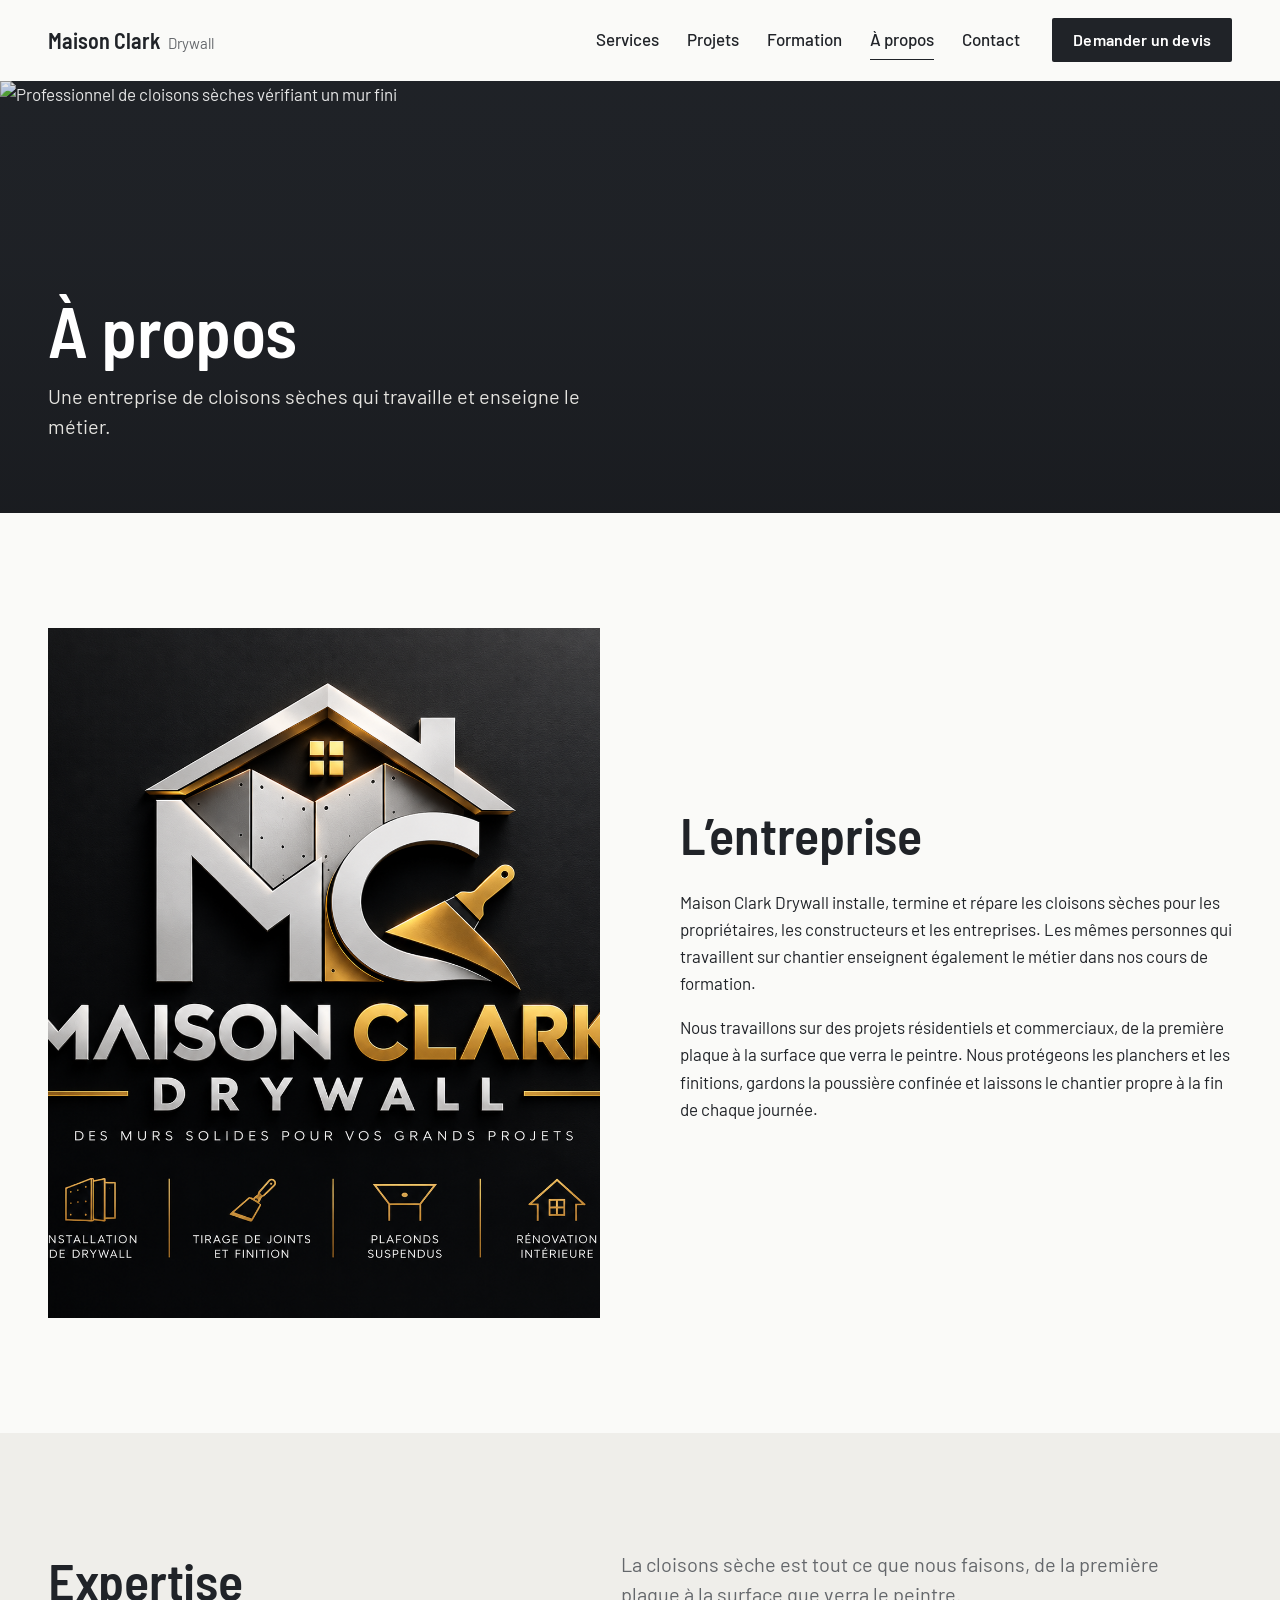
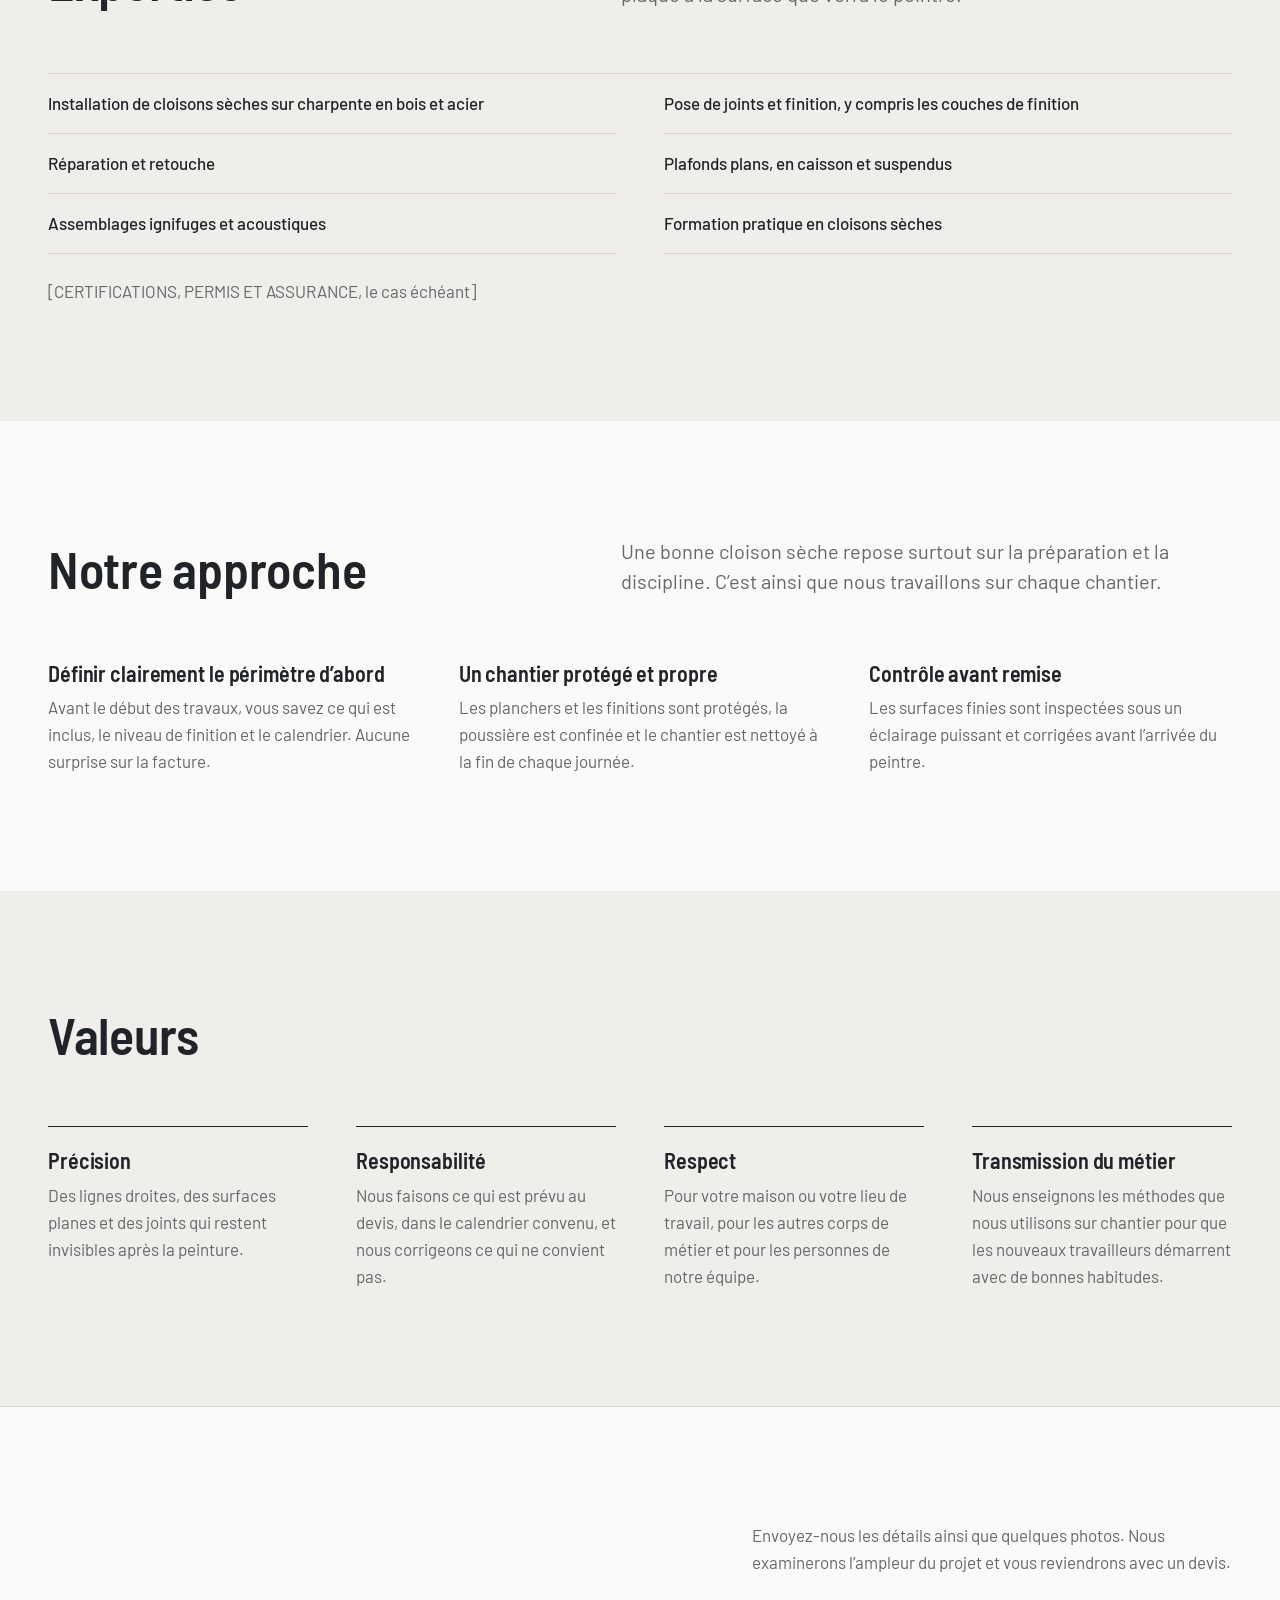
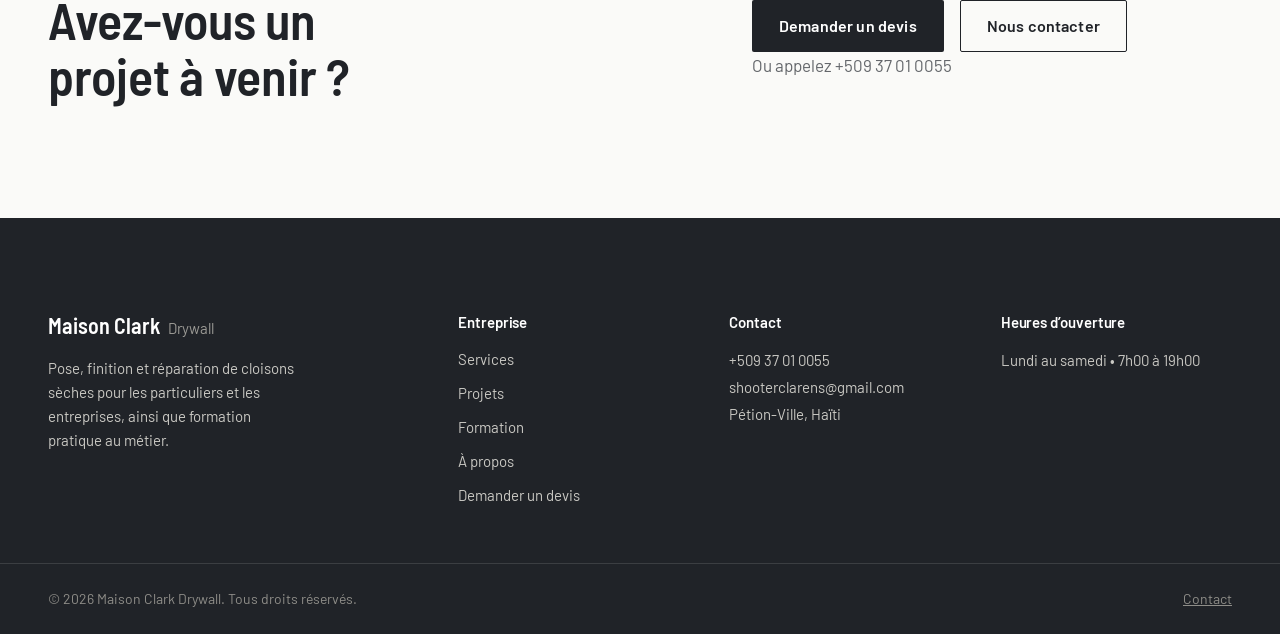
==== commit 6a78cdb3: "responsive,ajoutphoto,ajout données," ====
--- a/about.html
+++ b/about.html
@@ -46,7 +46,7 @@
   <main id="main">
     <section class="page-hero">
       <figure class="hero-media">
-        <img src="images/page-about.jpg" alt="Professionnel de cloisons sèches vérifiant un mur fini" width="2400" height="1200" fetchpriority="high">
+        <img src="images/services/IMG_2537.JPG" alt="Professionnel de cloisons sèches vérifiant un mur fini" width="2400" height="1200" fetchpriority="high">
       </figure>
       <div class="container page-hero-content">
         <h1>À propos</h1>
@@ -56,11 +56,11 @@
 
     <section class="section" aria-labelledby="company-title">
       <div class="container split">
-        <figure class="media media--4x5"><img src="images/about.jpg" alt="[PHOTO DE L’ÉQUIPE OU DU FONDATEUR]" width="1200" height="1500" loading="lazy"></figure>
+        <figure class="media media--4x5"><img src="images/services/logo.PNG" alt="[PHOTO DE L’ÉQUIPE OU DU FONDATEUR]" width="1200" height="1500" loading="lazy"></figure>
         <div class="split-body">
           <h2 id="company-title">L’entreprise</h2>
           <p>Maison Clark Drywall installe, termine et répare les cloisons sèches pour les propriétaires, les constructeurs et les entreprises. Les mêmes personnes qui travaillent sur chantier enseignent également le métier dans nos cours de formation.</p>
-          <p class="text-muted">[HISTOIRE DE L’ENTREPRISE : qui l’a fondée, quand, où elle opère et les régions desservies]</p>
+          <p>Nous travaillons sur des projets résidentiels et commerciaux, de la première plaque à la surface que verra le peintre. Nous protégeons les planchers et les finitions, gardons la poussière confinée et laissons le chantier propre à la fin de chaque journée.</p> 
         </div>
       </div>
     </section>
@@ -131,7 +131,7 @@
             <a class="btn btn--primary" href="quote.html">Demander un devis</a>
             <a class="btn btn--outline" href="contact.html">Nous contacter</a>
           </div>
-          <p class="cta-phone">Ou appelez [NUMÉRO DE TÉLÉPHONE]</p>
+          <p class="cta-phone">Ou appelez +509 37 01 0055</p>
         </div>
       </div>
     </section>
@@ -161,15 +161,15 @@
       <div>
         <h2 class="footer-title">Contact</h2>
         <address>
-          [NUMÉRO DE TÉLÉPHONE]<br>
-          [COURRIEL]<br>
-          [ADRESSE]
+          +509 37 01 0055<br>
+          shooterclarens@gmail.com<br>
+          Pétion-Ville, Haïti
         </address>
       </div>
 
       <div>
         <h2 class="footer-title">Heures d’ouverture</h2>
-        <p class="footer-hours">[HORAIRES D’OUVERTURE]</p>
+        <p class="footer-hours">Lundi au samedi • 7h00 à 19h00</p>
       </div>
     </div>
 
--- a/css/responsive.css
+++ b/css/responsive.css
@@ -70,6 +70,44 @@
   .brand-sub { display: none; }
 }
 
+@media (max-width: 599.98px) {
+  .container { padding-inline: 18px; }
+  .hero { min-height: 500px; }
+  .hero-content { padding-block: 48px 28px; }
+  .hero-title { line-height: 0.95; }
+  .hero-sub { max-width: 20ch; }
+  .btn-row { flex-direction: column; align-items: stretch; }
+  .btn-row .btn,
+  .hero-actions .btn,
+  .cta .btn-row .btn,
+  .form-actions .btn { width: 100%; }
+  .service-grid,
+  .project-grid,
+  .steps,
+  .values,
+  .approach,
+  .curriculum,
+  .expertise-list,
+  .contact-grid,
+  .form-layout,
+  .footer-grid,
+  .intro-grid,
+  .training-preview-grid,
+  .split,
+  .form-grid,
+  .choice-group { grid-template-columns: 1fr; }
+  .service-row,
+  .course,
+  .preview-item,
+  .session,
+  .contact-list { grid-template-columns: 1fr; }
+  .session { gap: 10px; }
+  .sessions-head { display: none; }
+  .aside-panel { padding: 24px 18px; }
+  .nav-cta { width: 100%; }
+  .footer-grid { gap: 30px; }
+}
+
 /* Full-width buttons on small phones */
 @media (max-width: 479.98px) {
   .hero-actions .btn,
